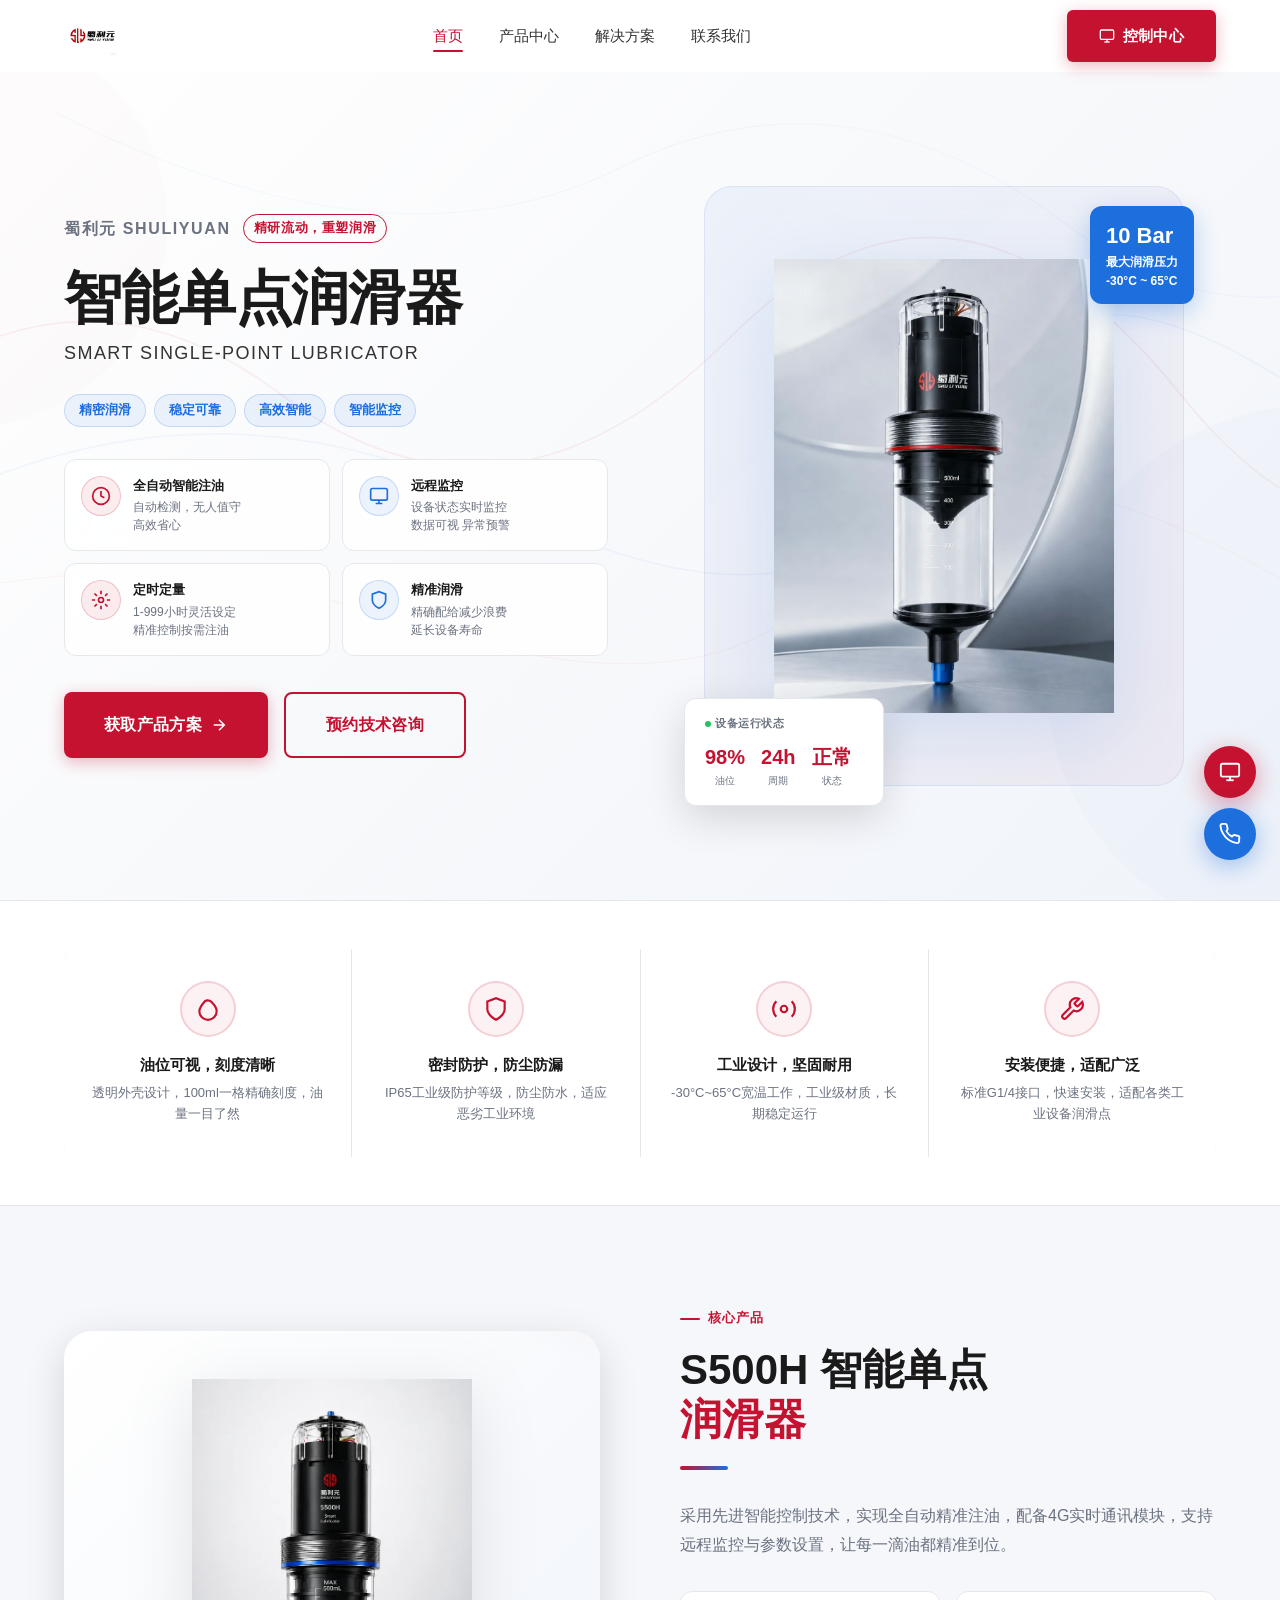
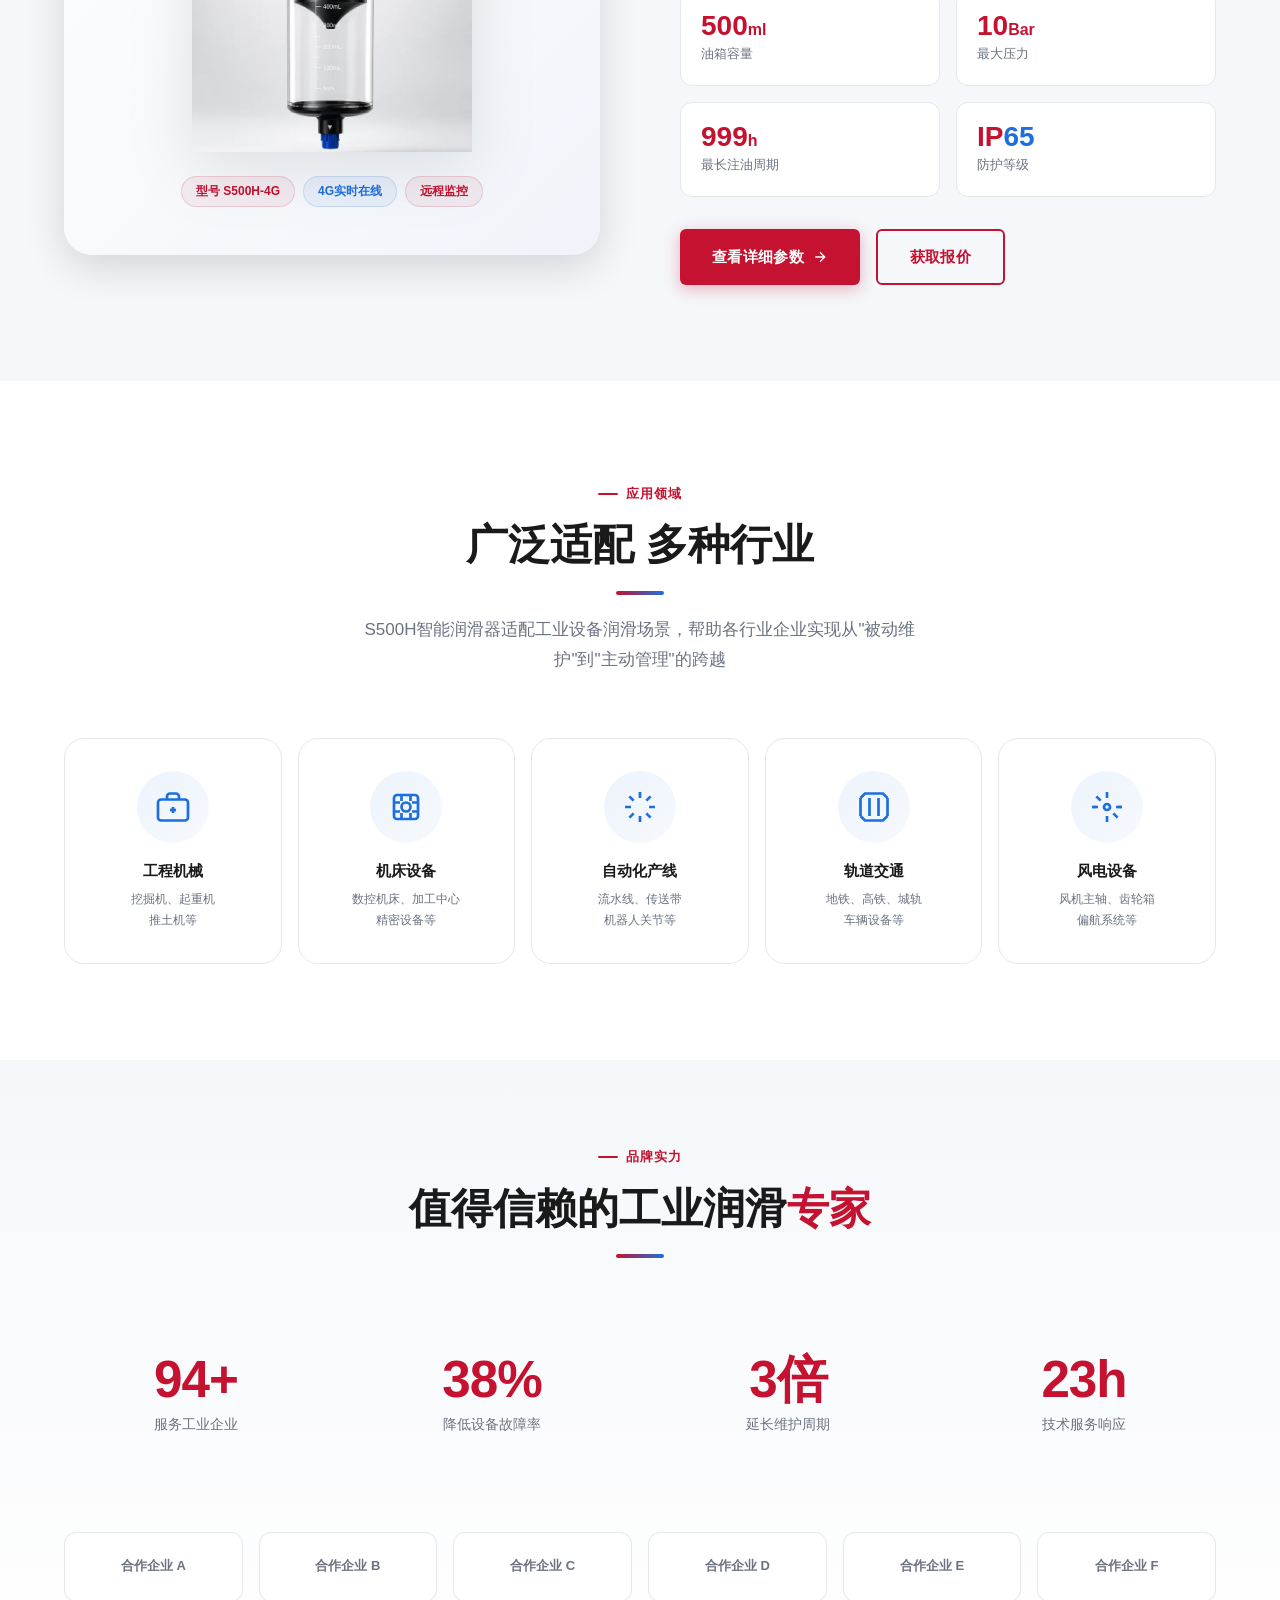
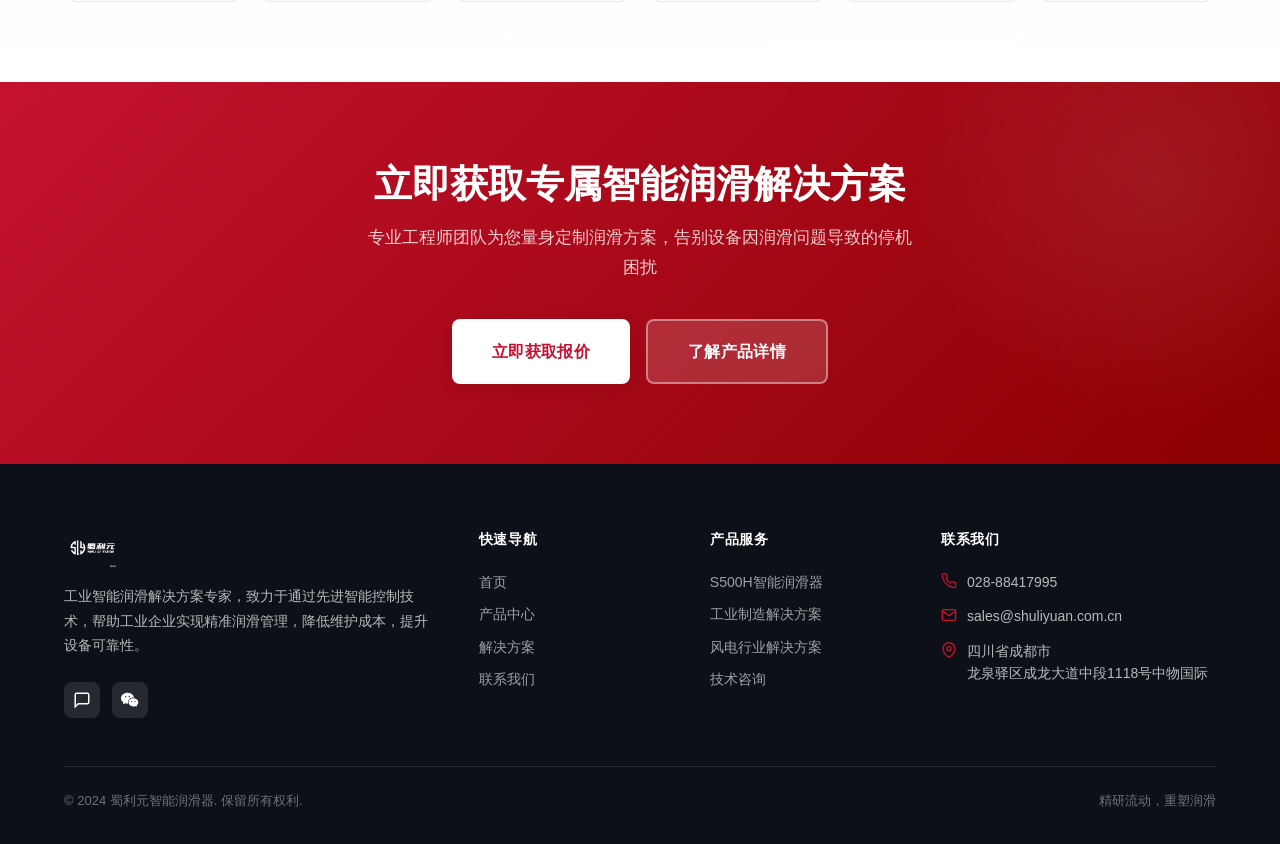
==== index.html @ 1de846ad "Add files via upload" ====
<!DOCTYPE html>
<html lang="zh-CN">
<head>
  <meta charset="UTF-8">
  <meta name="viewport" content="width=device-width, initial-scale=1.0">
  <meta name="description" content="蜀利元智能润滑器 - S500H全自动智能单点润滑器，远程监控、定时定量、精准润滑，工业智能润滑解决方案专家">
  <meta name="keywords" content="智能润滑器,自动注油器,S500H,工业润滑,远程监控润滑">
  <title>蜀利元智能润滑器 - 精研流动，重塑润滑</title>
  <link rel="stylesheet" href="assets/css/style.css">
  <link rel="icon" href="data:image/svg+xml,<svg xmlns='http://www.w3.org/2000/svg' viewBox='0 0 32 32'><rect width='32' height='32' rx='6' fill='%23C41230'/><text y='22' x='5' font-size='18' fill='white' font-weight='bold'>蜀</text></svg>">
</head>
<body>

<!-- 滚动进度条 -->
<div class="scroll-progress" id="scrollProgress"></div>

<!-- ===== 导航栏 ===== -->
<nav class="navbar" id="navbar">
  <div class="navbar-inner">
    <a href="index.html" class="navbar-logo">
      <img src="assets/images/logo.png" alt="蜀利元智能润滑器" class="logo-img" width="140" height="40">
    </a>

    <nav class="navbar-nav">
      <a href="index.html" class="nav-link">首页</a>
      <a href="products.html" class="nav-link">产品中心</a>
      <a href="solutions.html" class="nav-link">解决方案</a>
      <a href="contact.html" class="nav-link">联系我们</a>
    </nav>

    <div class="navbar-cta">
      <a href="http://shuliyuan.com.cn/" target="_blank" class="btn btn-primary">
        <svg width="16" height="16" viewBox="0 0 24 24" fill="none" stroke="currentColor" stroke-width="2"><rect x="2" y="3" width="20" height="14" rx="2"/><line x1="8" y1="21" x2="16" y2="21"/><line x1="12" y1="17" x2="12" y2="21"/></svg>
        控制中心
      </a>
    </div>

    <button class="hamburger" id="hamburger" aria-label="菜单">
      <span></span><span></span><span></span>
    </button>
  </div>
</nav>

<!-- 移动端菜单 -->
<div class="mobile-menu" id="mobileMenu">
  <a href="index.html" class="nav-link">首页</a>
  <a href="products.html" class="nav-link">产品中心</a>
  <a href="solutions.html" class="nav-link">解决方案</a>
  <a href="contact.html" class="nav-link">联系我们</a>
  <a href="http://shuliyuan.com.cn/" target="_blank" class="btn btn-primary">控制中心</a>
</div>

<!-- ===== Hero区 ===== -->
<section class="hero">
  <!-- 背景流动曲线 -->
  <div class="hero-bg-curves">
    <svg width="100%" height="100%" viewBox="0 0 1440 800" preserveAspectRatio="xMidYMid slice" fill="none">
      <path d="M0 400 Q 200 200, 400 350 T 800 300 T 1200 350 T 1600 300" stroke="#C41230" stroke-width="1.5" opacity="0.15" fill="none"/>
      <path d="M0 500 Q 300 300, 600 450 T 1000 380 T 1400 420" stroke="#1E6FDE" stroke-width="1.5" opacity="0.12" fill="none"/>
      <path d="M-100 600 Q 200 450, 500 550 T 900 500 T 1300 520 T 1600 480" stroke="#C41230" stroke-width="1" opacity="0.1" fill="none"/>
      <path d="M200 100 Q 500 250, 700 150 T 1100 200 T 1500 150" stroke="#1E6FDE" stroke-width="1" opacity="0.1" fill="none"/>
      <circle cx="120" cy="200" r="180" fill="rgba(196,18,48,0.03)"/>
      <circle cx="1320" cy="600" r="240" fill="rgba(30,111,222,0.04)"/>
    </svg>
  </div>

  <div class="hero-inner">
    <!-- 左侧内容 -->
    <div class="hero-content fade-up">
      <div class="hero-brand-line">
        <span class="hero-brand-name">蜀利元 SHULIYUAN</span>
        <span class="hero-brand-slogan">精研流动，重塑润滑</span>
      </div>

      <h1 class="hero-title">
        智能单点润滑器
      </h1>
      <p class="hero-subtitle-en">SMART SINGLE-POINT LUBRICATOR</p>

      <div class="hero-tags">
        <span class="hero-tag">精密润滑</span>
        <span class="hero-tag">稳定可靠</span>
        <span class="hero-tag">高效智能</span>
        <span class="hero-tag">智能监控</span>
      </div>

      <!-- 4大功能 -->
      <div class="hero-features">
        <div class="hero-feature-card fade-up fade-up-delay-1">
          <div class="feature-icon-circle">
            <svg viewBox="0 0 24 24" fill="none" stroke="#C41230" stroke-width="2"><circle cx="12" cy="12" r="10"/><path d="M12 6v6l4 2"/></svg>
          </div>
          <div class="hero-feature-text">
            <div class="title">全自动智能注油</div>
            <div class="desc">自动检测，无人值守<br>高效省心</div>
          </div>
        </div>
        <div class="hero-feature-card fade-up fade-up-delay-2">
          <div class="feature-icon-circle blue">
            <svg viewBox="0 0 24 24" fill="none" stroke="#1E6FDE" stroke-width="2"><rect x="2" y="3" width="20" height="14" rx="2"/><path d="M8 21h8M12 17v4"/></svg>
          </div>
          <div class="hero-feature-text">
            <div class="title">远程监控</div>
            <div class="desc">设备状态实时监控<br>数据可视 异常预警</div>
          </div>
        </div>
        <div class="hero-feature-card fade-up fade-up-delay-3">
          <div class="feature-icon-circle">
            <svg viewBox="0 0 24 24" fill="none" stroke="#C41230" stroke-width="2"><circle cx="12" cy="12" r="3"/><path d="M12 1v4M12 19v4M4.22 4.22l2.83 2.83M16.95 16.95l2.83 2.83M1 12h4M19 12h4M4.22 19.78l2.83-2.83M16.95 7.05l2.83-2.83"/></svg>
          </div>
          <div class="hero-feature-text">
            <div class="title">定时定量</div>
            <div class="desc">1-999小时灵活设定<br>精准控制按需注油</div>
          </div>
        </div>
        <div class="hero-feature-card fade-up fade-up-delay-4">
          <div class="feature-icon-circle blue">
            <svg viewBox="0 0 24 24" fill="none" stroke="#1E6FDE" stroke-width="2"><path d="M12 22s8-4 8-10V5l-8-3-8 3v7c0 6 8 10 8 10z"/></svg>
          </div>
          <div class="hero-feature-text">
            <div class="title">精准润滑</div>
            <div class="desc">精确配给减少浪费<br>延长设备寿命</div>
          </div>
        </div>
      </div>

      <div class="hero-cta">
        <a href="contact.html" class="btn btn-primary btn-lg">
          获取产品方案
          <svg width="18" height="18" viewBox="0 0 24 24" fill="none" stroke="currentColor" stroke-width="2"><path d="M5 12h14M12 5l7 7-7 7"/></svg>
        </a>
        <a href="contact.html" class="btn btn-secondary btn-lg">预约技术咨询</a>
      </div>
    </div>

    <!-- 右侧产品视觉 -->
    <div class="hero-visual fade-up fade-up-delay-2">
      <div class="hero-product-wrap">
        <div class="hero-product-bg">
          <img src="assets/images/s500h-product.png" alt="S500H智能单点润滑器" class="product-hero-img">
        </div>

        <!-- 浮动监控卡片 -->
        <div class="hero-monitor-card">
          <div class="monitor-card-title">
            <span class="monitor-dot"></span>设备运行状态
          </div>
          <div class="monitor-stats">
            <div class="monitor-stat">
              <div class="val">98%</div>
              <div class="label">油位</div>
            </div>
            <div class="monitor-stat">
              <div class="val">24h</div>
              <div class="label">周期</div>
            </div>
            <div class="monitor-stat">
              <div class="val">正常</div>
              <div class="label">状态</div>
            </div>
          </div>
        </div>

        <!-- 参数浮窗 -->
        <div class="hero-param-badge">
          <span class="highlight">10 Bar</span>
          最大润滑压力<br>
          -30°C ~ 65°C
        </div>
      </div>
    </div>
  </div>
</section>

<!-- ===== 产品特点横向条 ===== -->
<section class="features-strip">
  <div class="container">
    <div class="features-strip-grid">
      <div class="feature-strip-card fade-up">
        <div class="feature-strip-icon">
          <svg viewBox="0 0 24 24" fill="none" stroke="currentColor" stroke-width="2"><path d="M12 22a8 8 0 0 1-8-8c0-3.07 2.73-6.47 5.17-9.19A4 4 0 0 1 12 4a4 4 0 0 1 2.83 1.17C17.27 7.53 20 10.93 20 14a8 8 0 0 1-8 8z"/></svg>
        </div>
        <h4>油位可视，刻度清晰</h4>
        <p>透明外壳设计，100ml一格精确刻度，油量一目了然</p>
      </div>
      <div class="feature-strip-card fade-up fade-up-delay-1">
        <div class="feature-strip-icon">
          <svg viewBox="0 0 24 24" fill="none" stroke="currentColor" stroke-width="2"><path d="M12 22s8-4 8-10V5l-8-3-8 3v7c0 6 8 10 8 10z"/></svg>
        </div>
        <h4>密封防护，防尘防漏</h4>
        <p>IP65工业级防护等级，防尘防水，适应恶劣工业环境</p>
      </div>
      <div class="feature-strip-card fade-up fade-up-delay-2">
        <div class="feature-strip-icon">
          <svg viewBox="0 0 24 24" fill="none" stroke="currentColor" stroke-width="2"><circle cx="12" cy="12" r="3"/><path d="M19.07 4.93a10 10 0 0 1 0 14.14M4.93 4.93a10 10 0 0 0 0 14.14"/></svg>
        </div>
        <h4>工业设计，坚固耐用</h4>
        <p>-30°C~65°C宽温工作，工业级材质，长期稳定运行</p>
      </div>
      <div class="feature-strip-card fade-up fade-up-delay-3">
        <div class="feature-strip-icon">
          <svg viewBox="0 0 24 24" fill="none" stroke="currentColor" stroke-width="2"><path d="M14.7 6.3a1 1 0 0 0 0 1.4l1.6 1.6a1 1 0 0 0 1.4 0l3.77-3.77a6 6 0 0 1-7.94 7.94l-6.91 6.91a2.12 2.12 0 0 1-3-3l6.91-6.91a6 6 0 0 1 7.94-7.94l-3.76 3.76z"/></svg>
        </div>
        <h4>安装便捷，适配广泛</h4>
        <p>标准G1/4接口，快速安装，适配各类工业设备润滑点</p>
      </div>
    </div>
  </div>
</section>

<!-- ===== 产品展示区 ===== -->
<section class="product-showcase">
  <div class="container">
    <div class="product-showcase-inner">
      <!-- 左侧产品图 -->
      <div class="showcase-visual fade-up">
        <div class="showcase-img-wrap">
          <img src="assets/images/s500h-real.webp" alt="S500H智能单点润滑器" class="showcase-product-img">
          <div class="product-spec-tags">
            <span class="spec-tag">型号 S500H-4G</span>
            <span class="spec-tag blue">4G实时在线</span>
            <span class="spec-tag">远程监控</span>
          </div>
        </div>
      </div>

      <!-- 右侧内容 -->
      <div class="showcase-content fade-up fade-up-delay-1">
        <span class="section-label">核心产品</span>
        <h2 class="section-title">S500H 智能单点<br><span>润滑器</span></h2>
        <div class="section-divider"></div>
        <p style="color:var(--text-muted);font-size:16px;line-height:1.8;margin-bottom:32px">
          采用先进智能控制技术，实现全自动精准注油，配备4G实时通讯模块，支持远程监控与参数设置，让每一滴油都精准到位。
        </p>

        <div class="showcase-params-grid">
          <div class="param-card fade-up">
            <div class="param-val">500<span style="font-size:16px">ml</span></div>
            <div class="param-label">油箱容量</div>
          </div>
          <div class="param-card fade-up fade-up-delay-1">
            <div class="param-val">10<span style="font-size:16px">Bar</span></div>
            <div class="param-label">最大压力</div>
          </div>
          <div class="param-card fade-up fade-up-delay-2">
            <div class="param-val">999<span style="font-size:16px">h</span></div>
            <div class="param-label">最长注油周期</div>
          </div>
          <div class="param-card fade-up fade-up-delay-3">
            <div class="param-val">IP<span style="color:var(--brand-blue)">65</span></div>
            <div class="param-label">防护等级</div>
          </div>
        </div>

        <div style="display:flex;gap:16px;flex-wrap:wrap;margin-top:8px">
          <a href="products.html" class="btn btn-primary">
            查看详细参数
            <svg width="16" height="16" viewBox="0 0 24 24" fill="none" stroke="currentColor" stroke-width="2"><path d="M5 12h14M12 5l7 7-7 7"/></svg>
          </a>
          <a href="contact.html" class="btn btn-secondary">获取报价</a>
        </div>
      </div>
    </div>
  </div>
</section>

<!-- ===== 应用领域 ===== -->
<section class="industries">
  <div class="container">
    <div class="section-header fade-up">
      <span class="section-label">应用领域</span>
      <h2 class="section-title">广泛适配 多种行业</h2>
      <div class="section-divider" style="margin:20px auto 20px"></div>
      <p class="section-subtitle">S500H智能润滑器适配工业设备润滑场景，帮助各行业企业实现从"被动维护"到"主动管理"的跨越</p>
    </div>

    <div class="industries-grid">
      <div class="industry-card fade-up">
        <div class="industry-icon">
          <svg viewBox="0 0 24 24" fill="none" stroke="currentColor" stroke-width="1.8">
            <rect x="2" y="7" width="20" height="14" rx="2"/><path d="M16 7V5a2 2 0 0 0-2-2h-4a2 2 0 0 0-2 2v2"/><line x1="12" y1="12" x2="12" y2="16"/><line x1="10" y1="14" x2="14" y2="14"/>
          </svg>
        </div>
        <h4>工程机械</h4>
        <p>挖掘机、起重机<br>推土机等</p>
      </div>
      <div class="industry-card fade-up fade-up-delay-1">
        <div class="industry-icon">
          <svg viewBox="0 0 24 24" fill="none" stroke="currentColor" stroke-width="1.8">
            <rect x="4" y="4" width="16" height="16" rx="2"/><path d="M9 4v4M15 4v4M9 16v4M15 16v4M4 9h4M16 9h4M4 15h4M16 15h4"/><circle cx="12" cy="12" r="3"/>
          </svg>
        </div>
        <h4>机床设备</h4>
        <p>数控机床、加工中心<br>精密设备等</p>
      </div>
      <div class="industry-card fade-up fade-up-delay-2">
        <div class="industry-icon">
          <svg viewBox="0 0 24 24" fill="none" stroke="currentColor" stroke-width="1.8">
            <path d="M12 2v4M12 18v4M4.93 4.93l2.83 2.83M16.24 16.24l2.83 2.83M2 12h4M18 12h4M4.93 19.07l2.83-2.83M16.24 7.76l2.83-2.83"/>
          </svg>
        </div>
        <h4>自动化产线</h4>
        <p>流水线、传送带<br>机器人关节等</p>
      </div>
      <div class="industry-card fade-up fade-up-delay-3">
        <div class="industry-icon">
          <svg viewBox="0 0 24 24" fill="none" stroke="currentColor" stroke-width="1.8">
            <path d="M3 6l3-3h12l3 3M3 18l3 3h12l3-3M3 6v12M21 6v12"/><path d="M9 6v12M15 6v12"/>
          </svg>
        </div>
        <h4>轨道交通</h4>
        <p>地铁、高铁、城轨<br>车辆设备等</p>
      </div>
      <div class="industry-card fade-up fade-up-delay-4">
        <div class="industry-icon">
          <svg viewBox="0 0 24 24" fill="none" stroke="currentColor" stroke-width="1.8">
            <circle cx="12" cy="12" r="2"/><path d="M12 2v4M12 18v4M4.93 4.93l2.83 2.83M16.24 16.24l2.83 2.83M2 12h4M18 12h4"/><path d="M5 12H2M22 12h-3"/>
          </svg>
        </div>
        <h4>风电设备</h4>
        <p>风机主轴、齿轮箱<br>偏航系统等</p>
      </div>
    </div>
  </div>
</section>

<!-- ===== 信任背书区 ===== -->
<section class="trust-section">
  <div class="container">
    <div class="section-header fade-up">
      <span class="section-label">品牌实力</span>
      <h2 class="section-title">值得信赖的工业润滑<span>专家</span></h2>
      <div class="section-divider" style="margin:20px auto 20px"></div>
    </div>

    <div class="trust-stats fade-up">
      <div class="trust-stat">
        <div class="num"><span data-count="100" data-suffix="+">100+</span></div>
        <div class="desc">服务工业企业</div>
      </div>
      <div class="trust-stat">
        <div class="num"><span data-count="40" data-suffix="%">40%</span></div>
        <div class="desc">降低设备故障率</div>
      </div>
      <div class="trust-stat">
        <div class="num"><span data-count="3" data-suffix="倍">3倍</span></div>
        <div class="desc">延长维护周期</div>
      </div>
      <div class="trust-stat">
        <div class="num"><span data-count="24" data-suffix="h">24h</span></div>
        <div class="desc">技术服务响应</div>
      </div>
    </div>

    <div class="partner-logos fade-up">
      <div class="partner-logo-box">合作企业 A</div>
      <div class="partner-logo-box">合作企业 B</div>
      <div class="partner-logo-box">合作企业 C</div>
      <div class="partner-logo-box">合作企业 D</div>
      <div class="partner-logo-box">合作企业 E</div>
      <div class="partner-logo-box">合作企业 F</div>
    </div>
  </div>
</section>

<!-- ===== CTA Banner ===== -->
<section class="cta-banner">
  <div class="container">
    <div class="cta-banner-inner fade-up">
      <h2>立即获取专属智能润滑解决方案</h2>
      <p>专业工程师团队为您量身定制润滑方案，告别设备因润滑问题导致的停机困扰</p>
      <div class="cta-banner-btns">
        <a href="contact.html" class="btn btn-white btn-lg">立即获取报价</a>
        <a href="products.html" class="btn btn-lg" style="background:rgba(255,255,255,0.15);color:#fff;border:2px solid rgba(255,255,255,0.4)">了解产品详情</a>
      </div>
    </div>
  </div>
</section>

<!-- ===== Footer ===== -->
<footer class="footer">
  <div class="container">
    <div class="footer-grid">
      <div class="footer-brand">
        <div class="footer-logo navbar-logo">
          <img src="assets/images/logo.png" alt="蜀利元智能润滑器" class="logo-img" width="140" height="40">
        </div>
        <p class="footer-desc">工业智能润滑解决方案专家，致力于通过先进智能控制技术，帮助工业企业实现精准润滑管理，降低维护成本，提升设备可靠性。</p>
        <div class="footer-social">
          <a href="#" class="social-btn" title="微信">
            <svg viewBox="0 0 24 24" fill="none" stroke="currentColor" stroke-width="2"><path d="M21 15a2 2 0 0 1-2 2H7l-4 4V5a2 2 0 0 1 2-2h14a2 2 0 0 1 2 2z"/></svg>
          </a>
          <a href="#" class="social-btn" title="微信">
            <svg viewBox="0 0 24 24" fill="currentColor"><path d="M8.691 2.188C3.891 2.188 0 5.476 0 9.531c0 2.212 1.17 4.203 3.002 5.55a.594.594 0 0 1 .213.665l-.39 1.48c-.019.07-.048.141-.048.214 0 .163.13.295.29.295a.326.326 0 0 0 .167-.054l1.903-1.114a.864.864 0 0 1 .717-.098 10.16 10.16 0 0 0 2.837.403c.276 0 .543-.027.811-.05a6.082 6.082 0 0 1-.281-1.816c0-3.553 3.354-6.438 7.495-6.438.256 0 .507.018.76.035C16.623 4.602 12.992 2.188 8.691 2.188zm-2.35 4.477a.97.97 0 1 1 0 1.94.97.97 0 0 1 0-1.94zm4.71 0a.97.97 0 1 1 0 1.94.97.97 0 0 1 0-1.94zM16.5 9.531c-3.604 0-6.527 2.455-6.527 5.485 0 3.031 2.923 5.486 6.527 5.486a7.84 7.84 0 0 0 2.217-.322.67.67 0 0 1 .556.076l1.476.863a.252.252 0 0 0 .13.042.227.227 0 0 0 .224-.228c0-.057-.023-.11-.038-.166l-.301-1.147a.46.46 0 0 1 .165-.516C22.338 18.083 23.028 16.636 23.028 15.016c0-3.03-2.923-5.485-6.528-5.485zm-2.287 3.729a.75.75 0 1 1 0 1.5.75.75 0 0 1 0-1.5zm4.573 0a.75.75 0 1 1 0 1.5.75.75 0 0 1 0-1.5z"/></svg>
          </a>
        </div>
      </div>

      <div class="footer-col">
        <h5>快速导航</h5>
        <div class="footer-links">
          <a href="index.html">首页</a>
          <a href="products.html">产品中心</a>
          <a href="solutions.html">解决方案</a>
          <a href="contact.html">联系我们</a>
        </div>
      </div>

      <div class="footer-col">
        <h5>产品服务</h5>
        <div class="footer-links">
          <a href="products.html">S500H智能润滑器</a>
          <a href="solutions.html#manufacturing">工业制造解决方案</a>
          <a href="solutions.html#wind">风电行业解决方案</a>
          <a href="contact.html">技术咨询</a>
        </div>
      </div>

      <div class="footer-col">
        <h5>联系我们</h5>
        <div class="footer-contact">
          <div class="contact-item">
            <svg viewBox="0 0 24 24" fill="none" stroke="currentColor" stroke-width="2"><path d="M22 16.92v3a2 2 0 0 1-2.18 2 19.79 19.79 0 0 1-8.63-3.07A19.5 19.5 0 0 1 4.69 12a19.79 19.79 0 0 1-3.07-8.67A2 2 0 0 1 3.6 1h3a2 2 0 0 1 2 1.72 12.84 12.84 0 0 0 .7 2.81 2 2 0 0 1-.45 2.11L8.09 8.91a16 16 0 0 0 6 6l1.27-1.27a2 2 0 0 1 2.11-.45 12.84 12.84 0 0 0 2.81.7A2 2 0 0 1 22 16.92z"/></svg>
            <span>028-88417995</span>
          </div>
          <div class="contact-item">
            <svg viewBox="0 0 24 24" fill="none" stroke="currentColor" stroke-width="2"><path d="M4 4h16c1.1 0 2 .9 2 2v12c0 1.1-.9 2-2 2H4c-1.1 0-2-.9-2-2V6c0-1.1.9-2 2-2z"/><polyline points="22,6 12,13 2,6"/></svg>
            <span>sales@shuliyuan.com.cn</span>
          </div>
          <div class="contact-item">
            <svg viewBox="0 0 24 24" fill="none" stroke="currentColor" stroke-width="2"><path d="M21 10c0 7-9 13-9 13s-9-6-9-13a9 9 0 0 1 18 0z"/><circle cx="12" cy="10" r="3"/></svg>
            <span>四川省成都市<br>龙泉驿区成龙大道中段1118号中物国际</span>
          </div>
        </div>
      </div>
    </div>

    <div class="footer-bottom">
      <span>© 2024 蜀利元智能润滑器. 保留所有权利.</span>
      <span>精研流动，重塑润滑</span>
    </div>
  </div>
</footer>

<!-- 悬浮咨询按钮 -->
<div class="float-consult">
  <a href="http://shuliyuan.com.cn/" target="_blank" class="float-btn" title="控制中心">
    <svg viewBox="0 0 24 24" fill="none" stroke="currentColor" stroke-width="2"><rect x="2" y="3" width="20" height="14" rx="2"/><line x1="8" y1="21" x2="16" y2="21"/><line x1="12" y1="17" x2="12" y2="21"/></svg>
    <span class="float-tooltip">控制中心</span>
  </a>
  <a href="tel:02888417995" class="float-btn blue" title="电话咨询">
    <svg viewBox="0 0 24 24" fill="none" stroke="currentColor" stroke-width="2"><path d="M22 16.92v3a2 2 0 0 1-2.18 2 19.79 19.79 0 0 1-8.63-3.07A19.5 19.5 0 0 1 4.69 12a19.79 19.79 0 0 1-3.07-8.67A2 2 0 0 1 3.6 1h3a2 2 0 0 1 2 1.72 12.84 12.84 0 0 0 .7 2.81 2 2 0 0 1-.45 2.11L8.09 8.91a16 16 0 0 0 6 6l1.27-1.27a2 2 0 0 1 2.11-.45 12.84 12.84 0 0 0 2.81.7A2 2 0 0 1 22 16.92z"/></svg>
    <span class="float-tooltip">电话咨询</span>
  </a>
</div>

<script src="assets/js/main.js"></script>
</body>
</html>
---- assets/css/style.css ----
/* ===================================================
   蜀利元智能润滑器 - 全局样式
   Brand: #C41230 (红) | #1E6FDE (蓝) | #F5F7FA (灰白)
   =================================================== */

/* ---------- CSS变量 ---------- */
:root {
  --brand-red: #C41230;
  --brand-red-dark: #A00E28;
  --brand-blue: #1E6FDE;
  --brand-blue-dark: #1558B8;
  --bg-white: #FFFFFF;
  --bg-gray: #F5F7FA;
  --bg-dark: #0D1117;
  --text-primary: #1A1A1A;
  --text-secondary: #333333;
  --text-muted: #6B7280;
  --text-white: #FFFFFF;
  --border-color: #E5E7EB;
  --shadow-sm: 0 1px 3px rgba(0,0,0,0.08);
  --shadow-md: 0 4px 16px rgba(0,0,0,0.10);
  --shadow-lg: 0 12px 40px rgba(0,0,0,0.14);
  --shadow-card: 0 2px 12px rgba(0,0,0,0.06);
  --radius-sm: 6px;
  --radius-md: 12px;
  --radius-lg: 20px;
  --radius-xl: 28px;
  --transition: cubic-bezier(0.4, 0, 0.2, 1);
  --nav-height: 72px;
}

/* ---------- 重置 ---------- */
*, *::before, *::after { box-sizing: border-box; margin: 0; padding: 0; }
html { scroll-behavior: smooth; font-size: 16px; }
body {
  font-family: 'PingFang SC', 'Noto Sans SC', 'Microsoft YaHei', -apple-system, BlinkMacSystemFont, sans-serif;
  color: var(--text-secondary);
  background: var(--bg-white);
  line-height: 1.6;
  overflow-x: hidden;
}
img { max-width: 100%; height: auto; display: block; }
a { text-decoration: none; color: inherit; }
ul, ol { list-style: none; }
button { cursor: pointer; border: none; background: none; font-family: inherit; }
input, textarea, select { font-family: inherit; }

/* ---------- 排版 ---------- */
h1 { font-size: clamp(36px, 5vw, 64px); font-weight: 800; line-height: 1.15; color: var(--text-primary); }
h2 { font-size: clamp(28px, 3.5vw, 40px); font-weight: 700; line-height: 1.2; color: var(--text-primary); }
h3 { font-size: clamp(20px, 2.5vw, 28px); font-weight: 600; line-height: 1.3; color: var(--text-primary); }
h4 { font-size: 18px; font-weight: 600; color: var(--text-primary); }
p { line-height: 1.75; }

/* ---------- 容器 ---------- */
.container {
  max-width: 1200px;
  margin: 0 auto;
  padding: 0 24px;
}
.container-wide {
  max-width: 1400px;
  margin: 0 auto;
  padding: 0 24px;
}
.section-pad { padding: 96px 0; }
.section-pad-sm { padding: 64px 0; }

/* ---------- 通用组件 ---------- */
.section-label {
  display: inline-flex;
  align-items: center;
  gap: 8px;
  font-size: 13px;
  font-weight: 600;
  letter-spacing: 0.08em;
  text-transform: uppercase;
  color: var(--brand-red);
  margin-bottom: 16px;
}
.section-label::before {
  content: '';
  display: block;
  width: 20px;
  height: 2px;
  background: var(--brand-red);
  border-radius: 2px;
}

.section-title {
  font-size: clamp(28px, 3.5vw, 42px);
  font-weight: 700;
  color: var(--text-primary);
  line-height: 1.2;
  margin-bottom: 16px;
}
.section-title span { color: var(--brand-red); }

.section-subtitle {
  font-size: 17px;
  color: var(--text-muted);
  max-width: 580px;
  line-height: 1.75;
}

/* 分割线 */
.section-divider {
  width: 48px;
  height: 4px;
  background: linear-gradient(90deg, var(--brand-red), var(--brand-blue));
  border-radius: 4px;
  margin: 20px 0 32px;
}

/* 标题区域 */
.section-header {
  text-align: center;
  margin-bottom: 64px;
}
.section-header .section-subtitle {
  margin: 0 auto;
}

/* ---------- 按钮 ---------- */
.btn {
  display: inline-flex;
  align-items: center;
  gap: 8px;
  padding: 14px 32px;
  font-size: 15px;
  font-weight: 600;
  border-radius: var(--radius-sm);
  transition: all 250ms var(--transition);
  letter-spacing: 0.02em;
  white-space: nowrap;
}
.btn-primary {
  background: var(--brand-red);
  color: #fff;
  box-shadow: 0 4px 16px rgba(196,18,48,0.3);
}
.btn-primary:hover {
  background: var(--brand-red-dark);
  box-shadow: 0 6px 24px rgba(196,18,48,0.4);
  transform: translateY(-2px);
}
.btn-secondary {
  background: transparent;
  color: var(--brand-red);
  border: 2px solid var(--brand-red);
}
.btn-secondary:hover {
  background: var(--brand-red);
  color: #fff;
  transform: translateY(-2px);
}
.btn-blue {
  background: var(--brand-blue);
  color: #fff;
  box-shadow: 0 4px 16px rgba(30,111,222,0.3);
}
.btn-blue:hover {
  background: var(--brand-blue-dark);
  box-shadow: 0 6px 24px rgba(30,111,222,0.4);
  transform: translateY(-2px);
}
.btn-white {
  background: #fff;
  color: var(--brand-red);
  box-shadow: var(--shadow-md);
}
.btn-white:hover {
  box-shadow: var(--shadow-lg);
  transform: translateY(-2px);
}
.btn-lg { padding: 18px 40px; font-size: 16px; border-radius: 8px; }
.btn-sm { padding: 10px 20px; font-size: 14px; }

.btn svg, .btn .icon { transition: transform 250ms var(--transition); }
.btn:hover svg, .btn:hover .icon { transform: translateX(3px); }

/* ---------- 导航 ---------- */
.navbar {
  position: fixed;
  top: 0;
  left: 0;
  right: 0;
  z-index: 1000;
  height: var(--nav-height);
  background: rgba(255,255,255,0.95);
  backdrop-filter: blur(20px);
  -webkit-backdrop-filter: blur(20px);
  border-bottom: 1px solid transparent;
  transition: border-color 300ms, box-shadow 300ms;
}
.navbar.scrolled {
  border-bottom-color: var(--border-color);
  box-shadow: 0 2px 20px rgba(0,0,0,0.06);
}
.navbar-inner {
  max-width: 1200px;
  margin: 0 auto;
  padding: 0 24px;
  height: 100%;
  display: flex;
  align-items: center;
  justify-content: space-between;
  gap: 32px;
}
.navbar-logo {
  display: flex;
  align-items: center;
  gap: 12px;
  flex-shrink: 0;
}
.logo-mark {
  width: 42px;
  height: 42px;
  background: var(--brand-red);
  border-radius: 10px;
  display: flex;
  align-items: center;
  justify-content: center;
  flex-shrink: 0;
}
.logo-mark svg { width: 24px; height: 24px; }
.logo-text { line-height: 1.1; }
.logo-text .name { font-size: 17px; font-weight: 800; color: var(--text-primary); letter-spacing: -0.02em; }
.logo-text .tagline { font-size: 11px; color: var(--text-muted); letter-spacing: 0.05em; }
.logo-img { height: 40px; width: auto; display: block; }

.navbar-nav {
  display: flex;
  align-items: center;
  gap: 4px;
  flex: 1;
  justify-content: center;
}
.nav-link {
  padding: 8px 16px;
  font-size: 15px;
  font-weight: 500;
  color: var(--text-secondary);
  border-radius: var(--radius-sm);
  transition: all 200ms;
  position: relative;
}
.nav-link::after {
  content: '';
  position: absolute;
  bottom: 4px;
  left: 16px;
  right: 16px;
  height: 2px;
  background: var(--brand-red);
  border-radius: 2px;
  transform: scaleX(0);
  transition: transform 200ms var(--transition);
}
.nav-link:hover, .nav-link.active { color: var(--brand-red); }
.nav-link:hover::after, .nav-link.active::after { transform: scaleX(1); }

.navbar-cta { flex-shrink: 0; }

/* 汉堡菜单 */
.hamburger {
  display: none;
  flex-direction: column;
  gap: 5px;
  width: 28px;
  padding: 4px;
  cursor: pointer;
}
.hamburger span {
  display: block;
  height: 2px;
  background: var(--text-primary);
  border-radius: 2px;
  transition: all 300ms var(--transition);
}
.hamburger.active span:nth-child(1) { transform: translateY(7px) rotate(45deg); }
.hamburger.active span:nth-child(2) { opacity: 0; transform: scaleX(0); }
.hamburger.active span:nth-child(3) { transform: translateY(-7px) rotate(-45deg); }

/* 移动端菜单 */
.mobile-menu {
  display: none;
  position: fixed;
  top: var(--nav-height);
  left: 0;
  right: 0;
  background: #fff;
  border-bottom: 1px solid var(--border-color);
  box-shadow: var(--shadow-lg);
  z-index: 999;
  padding: 16px 24px;
  flex-direction: column;
  gap: 4px;
  transform: translateY(-8px);
  opacity: 0;
  transition: all 300ms var(--transition);
}
.mobile-menu.open {
  display: flex;
  transform: translateY(0);
  opacity: 1;
}
.mobile-menu .nav-link {
  padding: 14px 16px;
  font-size: 16px;
  border-radius: var(--radius-sm);
}
.mobile-menu .nav-link::after { display: none; }
.mobile-menu .nav-link:hover, .mobile-menu .nav-link.active {
  background: rgba(196,18,48,0.06);
}
.mobile-menu .btn { width: 100%; justify-content: center; margin-top: 8px; }

/* ---------- Hero区 ---------- */
.hero {
  min-height: 100vh;
  padding-top: var(--nav-height);
  background: linear-gradient(135deg, #ffffff 0%, #f8f9fb 50%, #f0f4fa 100%);
  position: relative;
  overflow: hidden;
  display: flex;
  align-items: center;
}

/* 背景流动线条SVG */
.hero-bg-curves {
  position: absolute;
  inset: 0;
  pointer-events: none;
  opacity: 0.4;
}

.hero-inner {
  position: relative;
  z-index: 2;
  width: 100%;
  max-width: 1200px;
  margin: 0 auto;
  padding: 80px 24px;
  display: grid;
  grid-template-columns: 1fr 1fr;
  gap: 64px;
  align-items: center;
}

.hero-content {}
.hero-brand-line {
  display: flex;
  align-items: center;
  gap: 12px;
  margin-bottom: 24px;
}
.hero-brand-name {
  font-size: 16px;
  font-weight: 700;
  color: var(--text-muted);
  letter-spacing: 0.1em;
  text-transform: uppercase;
}
.hero-brand-slogan {
  font-size: 13px;
  font-weight: 600;
  color: var(--brand-red);
  padding: 3px 10px;
  border: 1px solid var(--brand-red);
  border-radius: 20px;
  letter-spacing: 0.05em;
}

.hero-title {
  font-size: clamp(36px, 4.5vw, 60px);
  font-weight: 800;
  line-height: 1.1;
  color: var(--text-primary);
  margin-bottom: 8px;
  letter-spacing: -0.02em;
}
.hero-subtitle-en {
  font-size: clamp(13px, 1.6vw, 18px);
  font-weight: 500;
  color: var(--text-tertiary);
  letter-spacing: 0.08em;
  margin-bottom: 24px;
}
.hero-title .model-name {
  color: var(--brand-red);
  position: relative;
}
.hero-title .model-name::after {
  content: '';
  position: absolute;
  bottom: -4px;
  left: 0;
  right: 0;
  height: 3px;
  background: var(--brand-red);
  border-radius: 2px;
}

.hero-capacity-badge {
  display: inline-flex;
  align-items: center;
  gap: 6px;
  background: var(--brand-red);
  color: #fff;
  font-size: 16px;
  font-weight: 800;
  padding: 6px 16px;
  border-radius: 6px;
  margin-bottom: 20px;
  letter-spacing: 0.02em;
}

.hero-tags {
  display: flex;
  flex-wrap: wrap;
  gap: 8px;
  margin-bottom: 32px;
}
.hero-tag {
  font-size: 13px;
  font-weight: 600;
  color: var(--brand-blue);
  background: rgba(30,111,222,0.08);
  padding: 5px 14px;
  border-radius: 20px;
  border: 1px solid rgba(30,111,222,0.2);
}

/* 功能模块格子 */
.hero-features {
  display: grid;
  grid-template-columns: 1fr 1fr;
  gap: 12px;
  margin-bottom: 36px;
}
.hero-feature-card {
  background: rgba(255,255,255,0.8);
  border: 1px solid var(--border-color);
  border-radius: var(--radius-md);
  padding: 16px;
  display: flex;
  gap: 12px;
  align-items: flex-start;
  transition: all 250ms var(--transition);
  backdrop-filter: blur(10px);
}
.hero-feature-card:hover {
  transform: translateY(-3px);
  box-shadow: var(--shadow-md);
  border-color: rgba(196,18,48,0.2);
}
.feature-icon-circle {
  width: 40px;
  height: 40px;
  border-radius: 50%;
  background: rgba(196,18,48,0.08);
  border: 1.5px solid rgba(196,18,48,0.2);
  display: flex;
  align-items: center;
  justify-content: center;
  flex-shrink: 0;
}
.feature-icon-circle svg { width: 20px; height: 20px; }
.feature-icon-circle.blue {
  background: rgba(30,111,222,0.08);
  border-color: rgba(30,111,222,0.2);
}
.hero-feature-text .title { font-size: 13px; font-weight: 700; color: var(--text-primary); margin-bottom: 2px; }
.hero-feature-text .desc { font-size: 12px; color: var(--text-muted); line-height: 1.5; }

.hero-cta {
  display: flex;
  gap: 16px;
  flex-wrap: wrap;
}

/* Hero右侧产品图 */
.hero-visual {
  position: relative;
  display: flex;
  justify-content: center;
  align-items: center;
}
.hero-product-wrap {
  position: relative;
  width: 100%;
  max-width: 480px;
}
.hero-product-bg {
  width: 100%;
  aspect-ratio: 4/5;
  background: linear-gradient(135deg, rgba(30,111,222,0.06) 0%, rgba(196,18,48,0.04) 100%);
  border-radius: var(--radius-xl);
  border: 1px solid rgba(30,111,222,0.1);
  display: flex;
  align-items: center;
  justify-content: center;
  overflow: hidden;
  position: relative;
}

/* 产品SVG占位图 */
.product-illustration {
  width: 80%;
  max-width: 320px;
}
.product-hero-img {
  width: 85%;
  max-width: 340px;
  height: auto;
  object-fit: contain;
  filter: drop-shadow(0 20px 40px rgba(30,111,222,0.15));
}

/* 浮动监控卡片 */
.hero-monitor-card {
  position: absolute;
  bottom: -20px;
  left: -20px;
  background: #fff;
  border-radius: var(--radius-md);
  padding: 16px 20px;
  box-shadow: var(--shadow-lg);
  border: 1px solid var(--border-color);
  min-width: 200px;
  animation: float 3s ease-in-out infinite;
}
@keyframes float {
  0%, 100% { transform: translateY(0); }
  50% { transform: translateY(-8px); }
}
.monitor-card-title { font-size: 11px; font-weight: 600; color: var(--text-muted); letter-spacing: 0.05em; text-transform: uppercase; margin-bottom: 8px; }
.monitor-stats { display: flex; gap: 16px; }
.monitor-stat { text-align: center; }
.monitor-stat .val { font-size: 20px; font-weight: 800; color: var(--brand-red); }
.monitor-stat .label { font-size: 10px; color: var(--text-muted); }
.monitor-dot { display: inline-block; width: 6px; height: 6px; border-radius: 50%; background: #22C55E; margin-right: 4px; animation: pulse 1.5s ease-in-out infinite; }
@keyframes pulse { 0%, 100% { opacity: 1; } 50% { opacity: 0.4; } }

/* 参数浮窗 */
.hero-param-badge {
  position: absolute;
  top: 20px;
  right: -10px;
  background: var(--brand-blue);
  color: #fff;
  border-radius: var(--radius-md);
  padding: 12px 16px;
  font-size: 12px;
  font-weight: 600;
  box-shadow: 0 8px 24px rgba(30,111,222,0.3);
  line-height: 1.6;
}
.hero-param-badge .highlight { font-size: 22px; font-weight: 800; display: block; }

/* ---------- 产品特点横向卡片 ---------- */
.features-strip {
  background: var(--bg-white);
  border-top: 1px solid var(--border-color);
  border-bottom: 1px solid var(--border-color);
  padding: 48px 0;
}
.features-strip-grid {
  display: grid;
  grid-template-columns: repeat(4, 1fr);
  gap: 1px;
  background: var(--border-color);
  border-radius: var(--radius-md);
  overflow: hidden;
}
.feature-strip-card {
  background: var(--bg-white);
  padding: 32px 28px;
  text-align: center;
  transition: all 250ms var(--transition);
}
.feature-strip-card:hover {
  background: var(--bg-gray);
  transform: translateY(-4px);
  box-shadow: var(--shadow-md);
  z-index: 1;
  position: relative;
}
.feature-strip-icon {
  width: 56px;
  height: 56px;
  border-radius: 50%;
  background: rgba(196,18,48,0.06);
  border: 2px solid rgba(196,18,48,0.15);
  display: flex;
  align-items: center;
  justify-content: center;
  margin: 0 auto 16px;
  transition: all 250ms;
}
.feature-strip-card:hover .feature-strip-icon {
  background: var(--brand-red);
  border-color: var(--brand-red);
}
.feature-strip-card:hover .feature-strip-icon svg { color: #fff; }
.feature-strip-icon svg { width: 26px; height: 26px; color: var(--brand-red); }
.feature-strip-card h4 { font-size: 15px; font-weight: 700; margin-bottom: 6px; color: var(--text-primary); }
.feature-strip-card p { font-size: 13px; color: var(--text-muted); line-height: 1.6; }

/* ---------- 产品展示区 ---------- */
.product-showcase {
  padding: 96px 0;
  background: var(--bg-gray);
}
.product-showcase-inner {
  display: grid;
  grid-template-columns: 1fr 1fr;
  gap: 80px;
  align-items: center;
}
.showcase-visual {
  position: relative;
}
.showcase-img-wrap {
  background: linear-gradient(135deg, #fff 0%, #f0f4fa 100%);
  border-radius: var(--radius-xl);
  padding: 48px;
  box-shadow: var(--shadow-lg);
  text-align: center;
  position: relative;
  overflow: hidden;
}
.showcase-product-img {
  max-width: 280px;
  width: 100%;
  height: auto;
  display: block;
  margin: 0 auto;
  filter: drop-shadow(0 16px 32px rgba(0,0,0,0.1));
}
.showcase-img-wrap::before {
  content: '';
  position: absolute;
  top: -50%;
  right: -30%;
  width: 300px;
  height: 300px;
  background: radial-gradient(circle, rgba(196,18,48,0.06) 0%, transparent 70%);
}
.product-spec-tags {
  display: flex;
  flex-wrap: wrap;
  gap: 8px;
  margin-top: 24px;
  justify-content: center;
}
.spec-tag {
  font-size: 12px;
  font-weight: 600;
  padding: 5px 14px;
  border-radius: 20px;
  background: rgba(196,18,48,0.06);
  color: var(--brand-red);
  border: 1px solid rgba(196,18,48,0.15);
}
.spec-tag.blue {
  background: rgba(30,111,222,0.06);
  color: var(--brand-blue);
  border-color: rgba(30,111,222,0.15);
}

.showcase-content {}
.showcase-params-grid {
  display: grid;
  grid-template-columns: 1fr 1fr;
  gap: 16px;
  margin: 32px 0;
}
.param-card {
  background: #fff;
  border: 1px solid var(--border-color);
  border-radius: var(--radius-md);
  padding: 20px;
  transition: all 250ms;
}
.param-card:hover { box-shadow: var(--shadow-md); transform: translateY(-2px); }
.param-val { font-size: 28px; font-weight: 800; color: var(--brand-red); line-height: 1; margin-bottom: 4px; }
.param-label { font-size: 13px; color: var(--text-muted); }

/* ---------- 应用领域区 ---------- */
.industries {
  padding: 96px 0;
  background: var(--bg-white);
}
.industries-grid {
  display: grid;
  grid-template-columns: repeat(5, 1fr);
  gap: 16px;
  margin-top: 56px;
}
.industry-card {
  text-align: center;
  padding: 32px 16px;
  border-radius: var(--radius-lg);
  border: 1.5px solid var(--border-color);
  background: var(--bg-white);
  transition: all 300ms var(--transition);
  cursor: pointer;
}
.industry-card:hover {
  border-color: var(--brand-blue);
  background: rgba(30,111,222,0.04);
  transform: translateY(-6px);
  box-shadow: 0 16px 40px rgba(30,111,222,0.12);
}
.industry-icon {
  width: 72px;
  height: 72px;
  background: linear-gradient(135deg, rgba(30,111,222,0.08), rgba(30,111,222,0.04));
  border-radius: 50%;
  display: flex;
  align-items: center;
  justify-content: center;
  margin: 0 auto 16px;
  transition: all 300ms;
}
.industry-card:hover .industry-icon {
  background: var(--brand-blue);
}
.industry-icon svg { width: 36px; height: 36px; color: var(--brand-blue); transition: all 300ms; }
.industry-card:hover .industry-icon svg { color: #fff; }
.industry-card h4 { font-size: 15px; font-weight: 700; color: var(--text-primary); margin-bottom: 6px; }
.industry-card p { font-size: 12px; color: var(--text-muted); }

/* ---------- 信任背书区 ---------- */
.trust-section {
  padding: 80px 0;
  background: linear-gradient(180deg, var(--bg-gray) 0%, var(--bg-white) 100%);
}
.trust-stats {
  display: grid;
  grid-template-columns: repeat(4, 1fr);
  gap: 32px;
  margin-bottom: 64px;
}
.trust-stat {
  text-align: center;
  padding: 32px 16px;
}
.trust-stat .num {
  font-size: clamp(36px, 4vw, 52px);
  font-weight: 900;
  color: var(--brand-red);
  line-height: 1;
  margin-bottom: 8px;
  letter-spacing: -0.02em;
}
.trust-stat .unit { font-size: 22px; font-weight: 700; }
.trust-stat .desc { font-size: 14px; color: var(--text-muted); }

.partner-logos {
  display: grid;
  grid-template-columns: repeat(6, 1fr);
  gap: 16px;
  align-items: center;
}
.partner-logo-box {
  background: var(--bg-white);
  border: 1px solid var(--border-color);
  border-radius: var(--radius-md);
  padding: 20px 16px;
  text-align: center;
  font-size: 13px;
  font-weight: 600;
  color: var(--text-muted);
  transition: all 250ms;
  height: 70px;
  display: flex;
  align-items: center;
  justify-content: center;
}
.partner-logo-box:hover {
  border-color: var(--brand-blue);
  color: var(--brand-blue);
  box-shadow: var(--shadow-md);
  transform: translateY(-2px);
}

/* ---------- CTA Banner ---------- */
.cta-banner {
  background: linear-gradient(135deg, var(--brand-red) 0%, #8B0000 100%);
  padding: 80px 0;
  position: relative;
  overflow: hidden;
}
.cta-banner::before {
  content: '';
  position: absolute;
  top: -40%;
  right: -10%;
  width: 500px;
  height: 500px;
  background: radial-gradient(circle, rgba(255,255,255,0.08) 0%, transparent 70%);
}
.cta-banner-inner {
  text-align: center;
  position: relative;
  z-index: 1;
}
.cta-banner h2 { color: #fff; font-size: clamp(26px, 3vw, 38px); margin-bottom: 16px; }
.cta-banner p { color: rgba(255,255,255,0.8); font-size: 17px; margin-bottom: 36px; max-width: 560px; margin-left: auto; margin-right: auto; }
.cta-banner-btns { display: flex; gap: 16px; justify-content: center; flex-wrap: wrap; }

/* ---------- Footer ---------- */
.footer {
  background: #0D1117;
  color: rgba(255,255,255,0.7);
  padding: 64px 0 32px;
}
.footer-grid {
  display: grid;
  grid-template-columns: 2fr 1fr 1fr 1.5fr;
  gap: 48px;
  margin-bottom: 48px;
}
.footer-brand {}
.footer-logo { display: flex; align-items: center; gap: 12px; margin-bottom: 16px; }
.footer-logo .logo-mark { background: var(--brand-red); }
.footer-logo .name { color: #fff; }
.footer-logo .tagline { color: rgba(255,255,255,0.5); }
.footer-logo .logo-img { filter: brightness(0) invert(1); }
.footer-desc { font-size: 14px; line-height: 1.75; margin-bottom: 24px; }
.footer-social { display: flex; gap: 12px; }
.social-btn {
  width: 36px;
  height: 36px;
  border-radius: 8px;
  background: rgba(255,255,255,0.1);
  display: flex;
  align-items: center;
  justify-content: center;
  transition: background 200ms;
}
.social-btn:hover { background: var(--brand-red); }
.social-btn svg { width: 18px; height: 18px; color: #fff; }

.footer-col h5 { color: #fff; font-size: 14px; font-weight: 700; margin-bottom: 20px; letter-spacing: 0.05em; }
.footer-links { display: flex; flex-direction: column; gap: 10px; }
.footer-links a { font-size: 14px; color: rgba(255,255,255,0.6); transition: color 200ms; }
.footer-links a:hover { color: #fff; }

.footer-contact { display: flex; flex-direction: column; gap: 12px; }
.contact-item { display: flex; align-items: flex-start; gap: 10px; font-size: 14px; }
.contact-item svg { width: 16px; height: 16px; color: var(--brand-red); flex-shrink: 0; margin-top: 2px; }

.footer-bottom {
  border-top: 1px solid rgba(255,255,255,0.1);
  padding-top: 24px;
  display: flex;
  justify-content: space-between;
  align-items: center;
  flex-wrap: wrap;
  gap: 12px;
  font-size: 13px;
  color: rgba(255,255,255,0.4);
}

/* ---------- 页面Banner ---------- */
.page-hero {
  background: linear-gradient(135deg, #0D1117 0%, #1a2535 100%);
  padding: calc(var(--nav-height) + 64px) 0 64px;
  text-align: center;
  position: relative;
  overflow: hidden;
}
.page-hero::before {
  content: '';
  position: absolute;
  top: 0;
  left: 0;
  right: 0;
  bottom: 0;
  background: 
    radial-gradient(ellipse 60% 60% at 20% 50%, rgba(196,18,48,0.15) 0%, transparent 60%),
    radial-gradient(ellipse 60% 60% at 80% 50%, rgba(30,111,222,0.12) 0%, transparent 60%);
}
.page-hero-content { position: relative; z-index: 1; }
.page-hero h1 { color: #fff; margin-bottom: 16px; }
.page-hero p { color: rgba(255,255,255,0.7); font-size: 18px; max-width: 600px; margin: 0 auto; }
.breadcrumb {
  display: flex;
  align-items: center;
  gap: 8px;
  justify-content: center;
  font-size: 13px;
  color: rgba(255,255,255,0.5);
  margin-bottom: 24px;
}
.breadcrumb a { color: rgba(255,255,255,0.6); transition: color 200ms; }
.breadcrumb a:hover { color: #fff; }
.breadcrumb .sep { opacity: 0.4; }

/* ---------- 卡片通用 ---------- */
.card {
  background: var(--bg-white);
  border: 1px solid var(--border-color);
  border-radius: var(--radius-lg);
  padding: 32px;
  transition: all 300ms var(--transition);
}
.card:hover {
  transform: translateY(-4px);
  box-shadow: var(--shadow-lg);
  border-color: rgba(196,18,48,0.15);
}

/* ---------- 对比表 ---------- */
.compare-section {
  padding: 96px 0;
  background: var(--bg-gray);
}
.compare-grid {
  display: grid;
  grid-template-columns: 1fr 1fr;
  gap: 24px;
  margin-top: 48px;
}
.compare-col {
  border-radius: var(--radius-lg);
  overflow: hidden;
}
.compare-header {
  padding: 24px 32px;
  font-size: 17px;
  font-weight: 700;
}
.compare-header.old { background: #F3F4F6; color: var(--text-muted); }
.compare-header.new { background: var(--brand-red); color: #fff; }
.compare-body { background: #fff; border: 1px solid var(--border-color); border-top: none; border-radius: 0 0 var(--radius-lg) var(--radius-lg); }
.compare-item {
  display: flex;
  align-items: flex-start;
  gap: 12px;
  padding: 16px 24px;
  border-bottom: 1px solid var(--border-color);
  font-size: 14px;
}
.compare-item:last-child { border-bottom: none; }
.compare-icon { font-size: 16px; flex-shrink: 0; margin-top: 1px; }

/* ---------- 参数表格 ---------- */
.params-table {
  width: 100%;
  border-collapse: collapse;
  font-size: 14px;
  border-radius: var(--radius-md);
  overflow: hidden;
  box-shadow: var(--shadow-sm);
}
.params-table th {
  background: var(--text-primary);
  color: #fff;
  padding: 14px 20px;
  text-align: left;
  font-weight: 600;
  font-size: 13px;
  letter-spacing: 0.03em;
}
.params-table td {
  padding: 13px 20px;
  border-bottom: 1px solid var(--border-color);
  color: var(--text-secondary);
}
.params-table tr:last-child td { border-bottom: none; }
.params-table tr:nth-child(even) td { background: var(--bg-gray); }
.params-table td:first-child { font-weight: 600; color: var(--text-primary); }
.params-table td .highlight { color: var(--brand-red); font-weight: 700; }

/* ---------- 安装步骤 ---------- */
.steps-grid {
  display: grid;
  grid-template-columns: repeat(4, 1fr);
  gap: 24px;
  position: relative;
  margin-top: 48px;
}
.steps-grid::before {
  content: '';
  position: absolute;
  top: 36px;
  left: 10%;
  right: 10%;
  height: 2px;
  background: linear-gradient(90deg, var(--brand-red), var(--brand-blue));
  z-index: 0;
}
.step-card {
  background: #fff;
  border: 1px solid var(--border-color);
  border-radius: var(--radius-lg);
  padding: 28px 24px;
  text-align: center;
  position: relative;
  z-index: 1;
  transition: all 250ms;
}
.step-card:hover {
  transform: translateY(-4px);
  box-shadow: var(--shadow-md);
  border-color: rgba(196,18,48,0.2);
}
.step-num {
  width: 52px;
  height: 52px;
  border-radius: 50%;
  background: var(--brand-red);
  color: #fff;
  font-size: 20px;
  font-weight: 800;
  display: flex;
  align-items: center;
  justify-content: center;
  margin: 0 auto 16px;
  box-shadow: 0 4px 16px rgba(196,18,48,0.3);
}
.step-card h4 { font-size: 15px; margin-bottom: 8px; }
.step-card p { font-size: 13px; color: var(--text-muted); line-height: 1.6; }

/* ---------- 行业卡片 (解决方案页) ---------- */
.solution-nav {
  display: flex;
  flex-wrap: wrap;
  gap: 8px;
  justify-content: center;
  margin-bottom: 48px;
}
.solution-nav-btn {
  padding: 10px 24px;
  border-radius: 30px;
  border: 1.5px solid var(--border-color);
  font-size: 14px;
  font-weight: 600;
  color: var(--text-muted);
  background: var(--bg-white);
  transition: all 200ms;
  cursor: pointer;
}
.solution-nav-btn:hover,
.solution-nav-btn.active {
  background: var(--brand-red);
  color: #fff;
  border-color: var(--brand-red);
}

.solution-cards {
  display: grid;
  grid-template-columns: repeat(3, 1fr);
  gap: 24px;
}
.solution-card {
  background: var(--bg-white);
  border: 1.5px solid var(--border-color);
  border-radius: var(--radius-lg);
  overflow: hidden;
  transition: all 300ms var(--transition);
}
.solution-card:hover {
  transform: translateY(-6px);
  box-shadow: var(--shadow-lg);
  border-color: rgba(196,18,48,0.2);
}
.solution-card-header {
  background: linear-gradient(135deg, var(--brand-blue) 0%, #1a58b8 100%);
  padding: 28px;
  color: #fff;
}
.solution-card-header .icon-wrap {
  width: 52px;
  height: 52px;
  background: rgba(255,255,255,0.2);
  border-radius: 12px;
  display: flex;
  align-items: center;
  justify-content: center;
  margin-bottom: 12px;
}
.solution-card-header .icon-wrap svg { width: 28px; height: 28px; color: #fff; }
.solution-card-header h3 { font-size: 18px; font-weight: 700; margin-bottom: 4px; }
.solution-card-header p { font-size: 13px; opacity: 0.8; }
.solution-card-body { padding: 24px 28px; }
.pain-points { margin-bottom: 20px; }
.pain-points h5 { font-size: 13px; font-weight: 700; color: var(--text-muted); margin-bottom: 10px; text-transform: uppercase; letter-spacing: 0.05em; }
.pain-item {
  display: flex;
  align-items: flex-start;
  gap: 8px;
  font-size: 13px;
  color: var(--text-secondary);
  margin-bottom: 6px;
}
.pain-item::before { content: '✕'; color: #EF4444; font-size: 11px; flex-shrink: 0; margin-top: 2px; }
.solution-points h5 { font-size: 13px; font-weight: 700; color: var(--brand-red); margin-bottom: 10px; text-transform: uppercase; letter-spacing: 0.05em; }
.solution-item {
  display: flex;
  align-items: flex-start;
  gap: 8px;
  font-size: 13px;
  color: var(--text-secondary);
  margin-bottom: 6px;
}
.solution-item::before { content: '✓'; color: var(--brand-blue); font-size: 11px; flex-shrink: 0; margin-top: 2px; }
.solution-card-footer { padding: 0 28px 24px; }

/* ---------- 联系页 ---------- */
.contact-grid {
  display: grid;
  grid-template-columns: 1fr 1.5fr;
  gap: 64px;
  align-items: start;
}
.contact-info-card {
  background: linear-gradient(135deg, #0D1117, #1a2535);
  color: #fff;
  border-radius: var(--radius-xl);
  padding: 48px;
}
.contact-info-card h3 { color: #fff; margin-bottom: 8px; }
.contact-info-card > p { color: rgba(255,255,255,0.6); margin-bottom: 40px; }
.contact-info-list { display: flex; flex-direction: column; gap: 24px; }
.contact-info-item { display: flex; gap: 16px; }
.contact-info-icon {
  width: 44px;
  height: 44px;
  background: rgba(196,18,48,0.2);
  border-radius: 10px;
  display: flex;
  align-items: center;
  justify-content: center;
  flex-shrink: 0;
}
.contact-info-icon svg { width: 20px; height: 20px; color: var(--brand-red); }
.contact-info-item h5 { font-size: 13px; color: rgba(255,255,255,0.5); margin-bottom: 4px; font-weight: 500; }
.contact-info-item p { color: #fff; font-size: 15px; font-weight: 500; }

/* 表单 */
.contact-form-wrap {
  background: var(--bg-white);
  border: 1px solid var(--border-color);
  border-radius: var(--radius-xl);
  padding: 48px;
  box-shadow: var(--shadow-md);
}
.contact-form-wrap h3 { margin-bottom: 8px; }
.contact-form-wrap > p { color: var(--text-muted); margin-bottom: 32px; }
.form-group {
  margin-bottom: 20px;
}
.form-row { display: grid; grid-template-columns: 1fr 1fr; gap: 16px; }
.form-label {
  display: block;
  font-size: 13px;
  font-weight: 600;
  color: var(--text-primary);
  margin-bottom: 8px;
}
.form-label .required { color: var(--brand-red); margin-left: 2px; }
.form-input, .form-textarea, .form-select {
  width: 100%;
  padding: 12px 16px;
  border: 1.5px solid var(--border-color);
  border-radius: var(--radius-sm);
  font-size: 15px;
  color: var(--text-primary);
  background: var(--bg-white);
  transition: border-color 200ms, box-shadow 200ms;
  outline: none;
}
.form-input:focus, .form-textarea:focus {
  border-color: var(--brand-red);
  box-shadow: 0 0 0 3px rgba(196,18,48,0.1);
}
.form-input.error, .form-textarea.error { border-color: #EF4444; }
.form-error { font-size: 12px; color: #EF4444; margin-top: 6px; }
.form-textarea { min-height: 120px; resize: vertical; }
.form-submit { width: 100%; padding: 16px; font-size: 16px; margin-top: 8px; }

/* 成功提示 */
.form-success {
  display: none;
  text-align: center;
  padding: 40px;
}
.form-success.show { display: block; }
.success-icon {
  width: 72px;
  height: 72px;
  background: rgba(34,197,94,0.1);
  border-radius: 50%;
  display: flex;
  align-items: center;
  justify-content: center;
  margin: 0 auto 20px;
}
.success-icon svg { width: 36px; height: 36px; color: #22C55E; }

/* ---------- 滚动动画 ---------- */
.fade-up {
  opacity: 0;
  transform: translateY(30px);
  transition: opacity 500ms var(--transition), transform 500ms var(--transition);
}
.fade-up.visible { opacity: 1; transform: translateY(0); }
.fade-up-delay-1 { transition-delay: 80ms; }
.fade-up-delay-2 { transition-delay: 160ms; }
.fade-up-delay-3 { transition-delay: 240ms; }
.fade-up-delay-4 { transition-delay: 320ms; }

/* ---------- 响应式 ---------- */
@media (max-width: 1023px) {
  .navbar-nav, .navbar-cta { display: none; }
  .hamburger { display: flex; }

  .hero-inner {
    grid-template-columns: 1fr;
    gap: 40px;
    padding: 60px 24px;
  }
  .hero-visual {
    display: flex;
    order: -1;
    justify-content: center;
  }
  .hero-product-wrap { max-width: 360px; }
  .hero-product-bg { aspect-ratio: 4/5; }
  .hero-monitor-card { left: 0; bottom: -12px; min-width: 170px; padding: 12px 14px; }
  .hero-param-badge { right: 0; top: 12px; padding: 8px 12px; }
  .hero-param-badge .highlight { font-size: 18px; }

  .features-strip-grid { grid-template-columns: repeat(2, 1fr); }

  .product-showcase-inner { grid-template-columns: 1fr; gap: 40px; }
  .showcase-visual { display: flex; justify-content: center; }
  .showcase-img-wrap { max-width: 400px; margin: 0 auto; padding: 32px; }
  .showcase-product-img { max-width: 220px; }

  .industries-grid { grid-template-columns: repeat(3, 1fr); }

  .trust-stats { grid-template-columns: repeat(2, 1fr); }
  .partner-logos { grid-template-columns: repeat(3, 1fr); }

  .footer-grid { grid-template-columns: 1fr 1fr; }

  .compare-grid { grid-template-columns: 1fr; }
  .steps-grid { grid-template-columns: repeat(2, 1fr); }
  .steps-grid::before { display: none; }

  .solution-cards { grid-template-columns: repeat(2, 1fr); }
  .contact-grid { grid-template-columns: 1fr; }

  .cta-banner { padding: 60px 0; }
  .float-consult { right: 16px; bottom: 24px; }
  .float-btn { width: 46px; height: 46px; }
  .float-btn svg { width: 20px; height: 20px; }
}

@media (max-width: 767px) {
  :root { --nav-height: 64px; }

  .section-pad { padding: 56px 0; }
  .section-pad-sm { padding: 40px 0; }
  .section-header { margin-bottom: 40px; }
  h1 { font-size: 30px; }
  h2 { font-size: 24px; }
  h3 { font-size: 20px; }
  .section-title { font-size: 24px; }

  /* Hero */
  .hero-inner { padding: 40px 20px; gap: 24px; }
  .hero-product-wrap { max-width: 280px; }
  .hero-brand-line { margin-bottom: 16px; }
  .hero-title { font-size: 28px; }
  .hero-subtitle-en { font-size: 12px; margin-bottom: 12px; }
  .hero-capacity-badge { font-size: 14px; padding: 5px 12px; }
  .hero-tags { gap: 6px; margin-bottom: 24px; }
  .hero-tag { font-size: 12px; padding: 4px 10px; }
  .hero-features { grid-template-columns: 1fr 1fr; gap: 8px; margin-bottom: 28px; }
  .hero-feature-card { padding: 12px; gap: 8px; }
  .feature-icon-circle { width: 34px; height: 34px; }
  .feature-icon-circle svg { width: 16px; height: 16px; }
  .hero-feature-text .title { font-size: 12px; }
  .hero-feature-text .desc { font-size: 11px; }
  .hero-cta { flex-direction: column; gap: 10px; }
  .hero-cta .btn { width: 100%; justify-content: center; }
  .hero-monitor-card { min-width: 150px; }
  .monitor-stat .val { font-size: 16px; }

  /* Features strip */
  .features-strip-grid { grid-template-columns: 1fr 1fr; }
  .feature-strip-card { padding: 20px 16px; }
  .feature-strip-icon { width: 46px; height: 46px; }
  .feature-strip-icon svg { width: 22px; height: 22px; }

  /* Product showcase */
  .showcase-params-grid { grid-template-columns: 1fr 1fr; gap: 10px; }
  .param-card { padding: 16px; }
  .param-val { font-size: 24px; }

  /* Industries */
  .industries-grid { grid-template-columns: repeat(2, 1fr); gap: 12px; }
  .industry-card { padding: 24px 12px; }
  .industry-icon { width: 56px; height: 56px; }
  .industry-icon svg { width: 28px; height: 28px; }

  /* Trust */
  .trust-stats { grid-template-columns: 1fr 1fr; gap: 16px; }
  .trust-stat { padding: 24px 12px; }
  .trust-stat .num { font-size: 32px; }
  .trust-stat .unit { font-size: 18px; }
  .partner-logos { grid-template-columns: repeat(2, 1fr); gap: 10px; }

  /* Footer */
  .footer { padding: 48px 0 24px; }
  .footer-grid { grid-template-columns: 1fr; gap: 28px; }
  .footer-bottom { flex-direction: column; text-align: center; }

  /* Steps */
  .steps-grid { grid-template-columns: 1fr 1fr; gap: 12px; }
  .step-card { padding: 20px 16px; }
  .step-num { width: 44px; height: 44px; font-size: 18px; }

  /* Solution cards */
  .solution-cards { grid-template-columns: 1fr; }
  .solution-card-header { padding: 20px; }
  .solution-card-body { padding: 20px; }
  .solution-card-footer { padding: 0 20px 20px; }

  /* Contact */
  .contact-form-wrap, .contact-info-card { padding: 24px 16px; }
  .form-row { grid-template-columns: 1fr; }

  /* CTA Banner */
  .cta-banner { padding: 48px 0; }
  .cta-banner-btns { flex-direction: column; align-items: center; }
  .cta-banner-btns .btn { width: 80%; justify-content: center; }

  /* Compare */
  .compare-header { padding: 16px 20px; font-size: 15px; }
  .compare-item { padding: 12px 16px; font-size: 13px; }

  /* Table horizontal scroll */
  .params-table { font-size: 13px; }
  .params-table th, .params-table td { padding: 10px 12px; }

  /* Page hero */
  .page-hero { padding: calc(var(--nav-height) + 40px) 0 48px; }
  .page-hero p { font-size: 15px; }

  /* Float buttons */
  .float-consult { right: 12px; bottom: 20px; gap: 8px; }
  .float-btn { width: 44px; height: 44px; }
  .float-tooltip { display: none; }
}

@media (max-width: 480px) {
  .container { padding: 0 16px; }
  .section-pad { padding: 44px 0; }

  /* Hero */
  .hero-inner { padding: 32px 16px; }
  .hero-features { grid-template-columns: 1fr; }
  .hero-product-wrap { max-width: 220px; }
  .hero-monitor-card { min-width: 130px; padding: 10px 12px; }
  .monitor-stats { gap: 10px; }
  .monitor-stat .val { font-size: 14px; }
  .hero-param-badge { padding: 6px 10px; font-size: 11px; }
  .hero-param-badge .highlight { font-size: 16px; }

  /* Industries */
  .industries-grid { grid-template-columns: 1fr 1fr; gap: 10px; }
  .industry-card { padding: 20px 10px; }
  .industry-icon { width: 48px; height: 48px; }
  .industry-icon svg { width: 24px; height: 24px; }

  /* Features strip */
  .feature-strip-card { padding: 16px 12px; }
  .feature-strip-card h4 { font-size: 14px; }
  .feature-strip-card p { font-size: 12px; }

  /* Partner logos */
  .partner-logos { grid-template-columns: repeat(2, 1fr); }

  /* Steps */
  .steps-grid { grid-template-columns: 1fr; }

  /* Showcase */
  .showcase-img-wrap { padding: 24px; }
  .showcase-product-img { max-width: 180px; }
  .showcase-params-grid { grid-template-columns: 1fr 1fr; gap: 8px; }
  .param-card { padding: 14px; }
  .param-val { font-size: 20px; }
  .param-label { font-size: 12px; }

  /* CTA */
  .cta-banner h2 { font-size: 22px; }
  .cta-banner p { font-size: 14px; }
}

/* ---------- 内联固定咨询悬浮按钮 ---------- */
.float-consult {
  position: fixed;
  right: 24px;
  bottom: 40px;
  z-index: 900;
  display: flex;
  flex-direction: column;
  gap: 10px;
}
.float-btn {
  width: 52px;
  height: 52px;
  border-radius: 50%;
  background: var(--brand-red);
  color: #fff;
  display: flex;
  align-items: center;
  justify-content: center;
  box-shadow: 0 6px 24px rgba(196,18,48,0.4);
  transition: all 250ms;
  cursor: pointer;
}
.float-btn:hover {
  transform: scale(1.1);
  box-shadow: 0 8px 32px rgba(196,18,48,0.5);
}
.float-btn.blue { background: var(--brand-blue); box-shadow: 0 6px 24px rgba(30,111,222,0.4); }
.float-btn.blue:hover { box-shadow: 0 8px 32px rgba(30,111,222,0.5); }
.float-btn svg { width: 22px; height: 22px; }
.float-tooltip {
  position: absolute;
  right: 62px;
  background: var(--text-primary);
  color: #fff;
  font-size: 12px;
  font-weight: 600;
  padding: 6px 12px;
  border-radius: 6px;
  white-space: nowrap;
  opacity: 0;
  pointer-events: none;
  transition: opacity 200ms;
}
.float-btn:hover .float-tooltip { opacity: 1; }

/* 滚动进度条 */
.scroll-progress {
  position: fixed;
  top: 0;
  left: 0;
  height: 3px;
  background: linear-gradient(90deg, var(--brand-red), var(--brand-blue));
  z-index: 9999;
  transition: width 100ms;
}
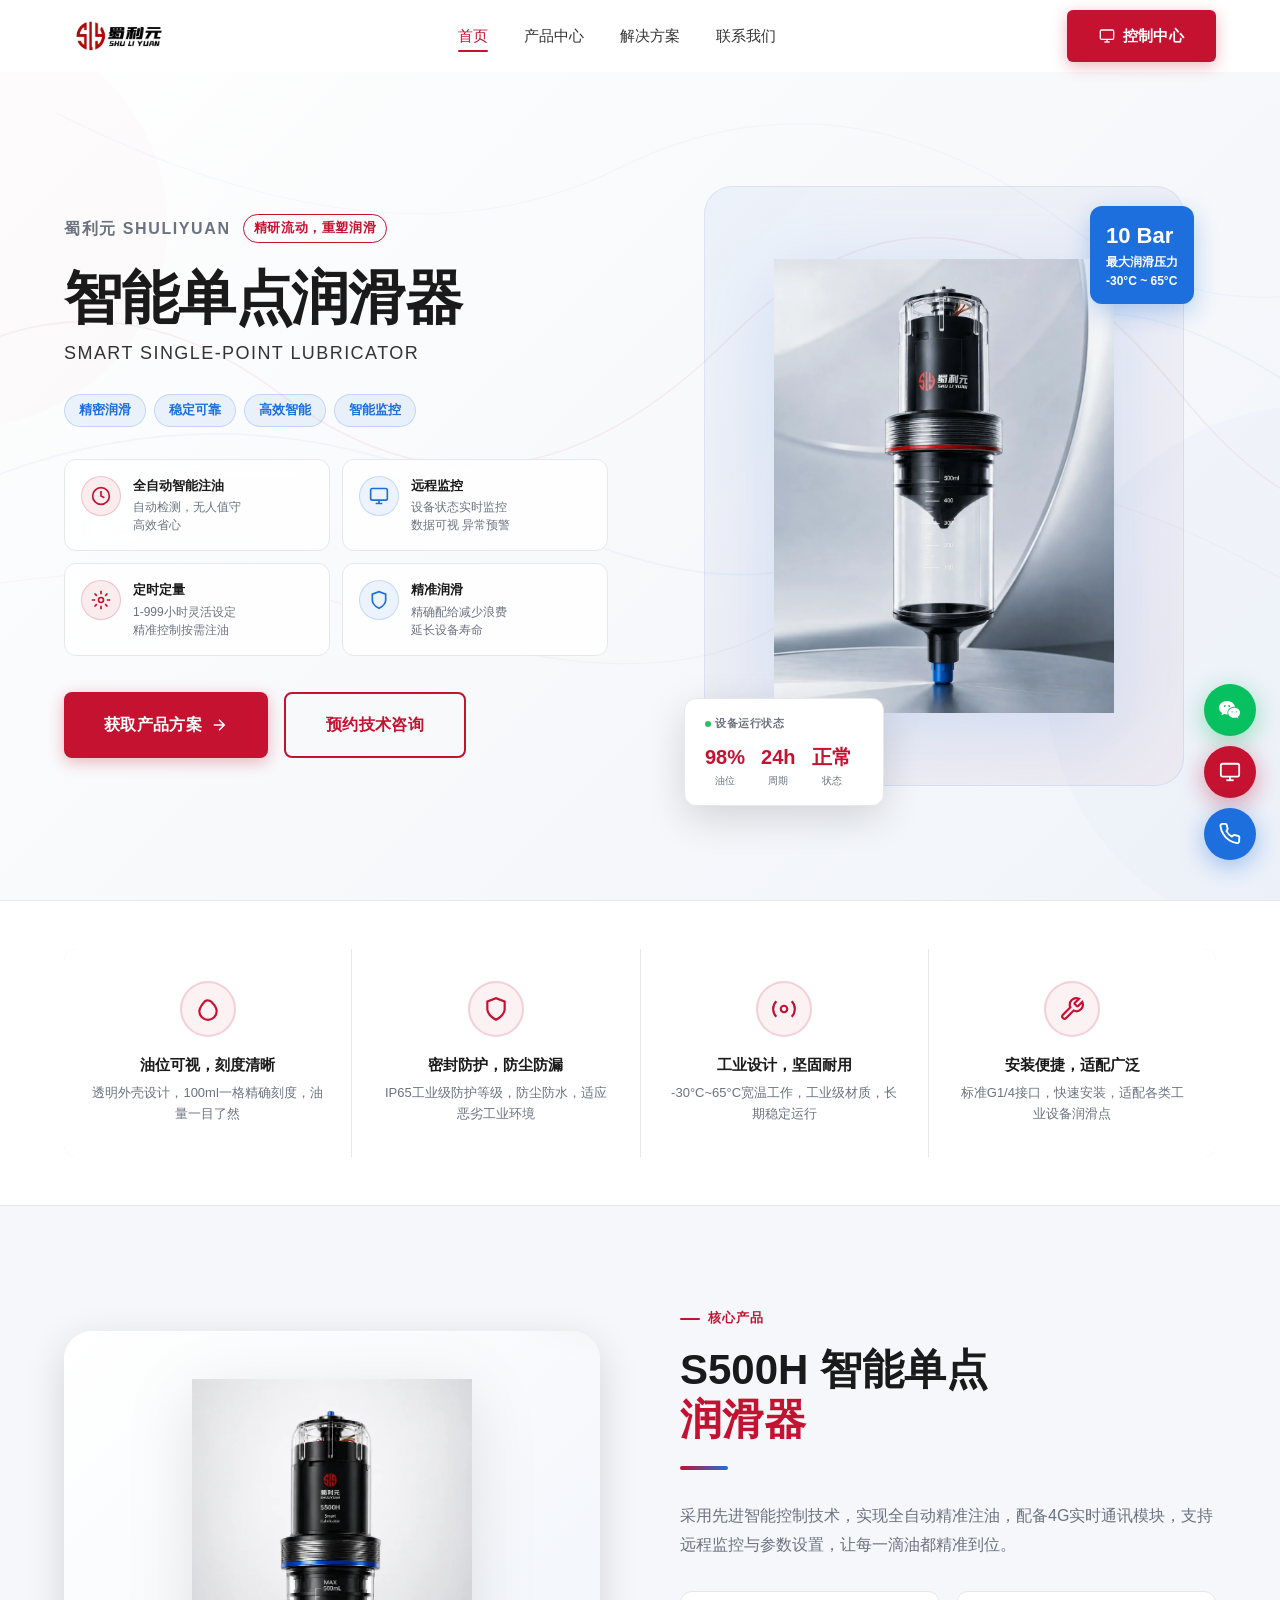
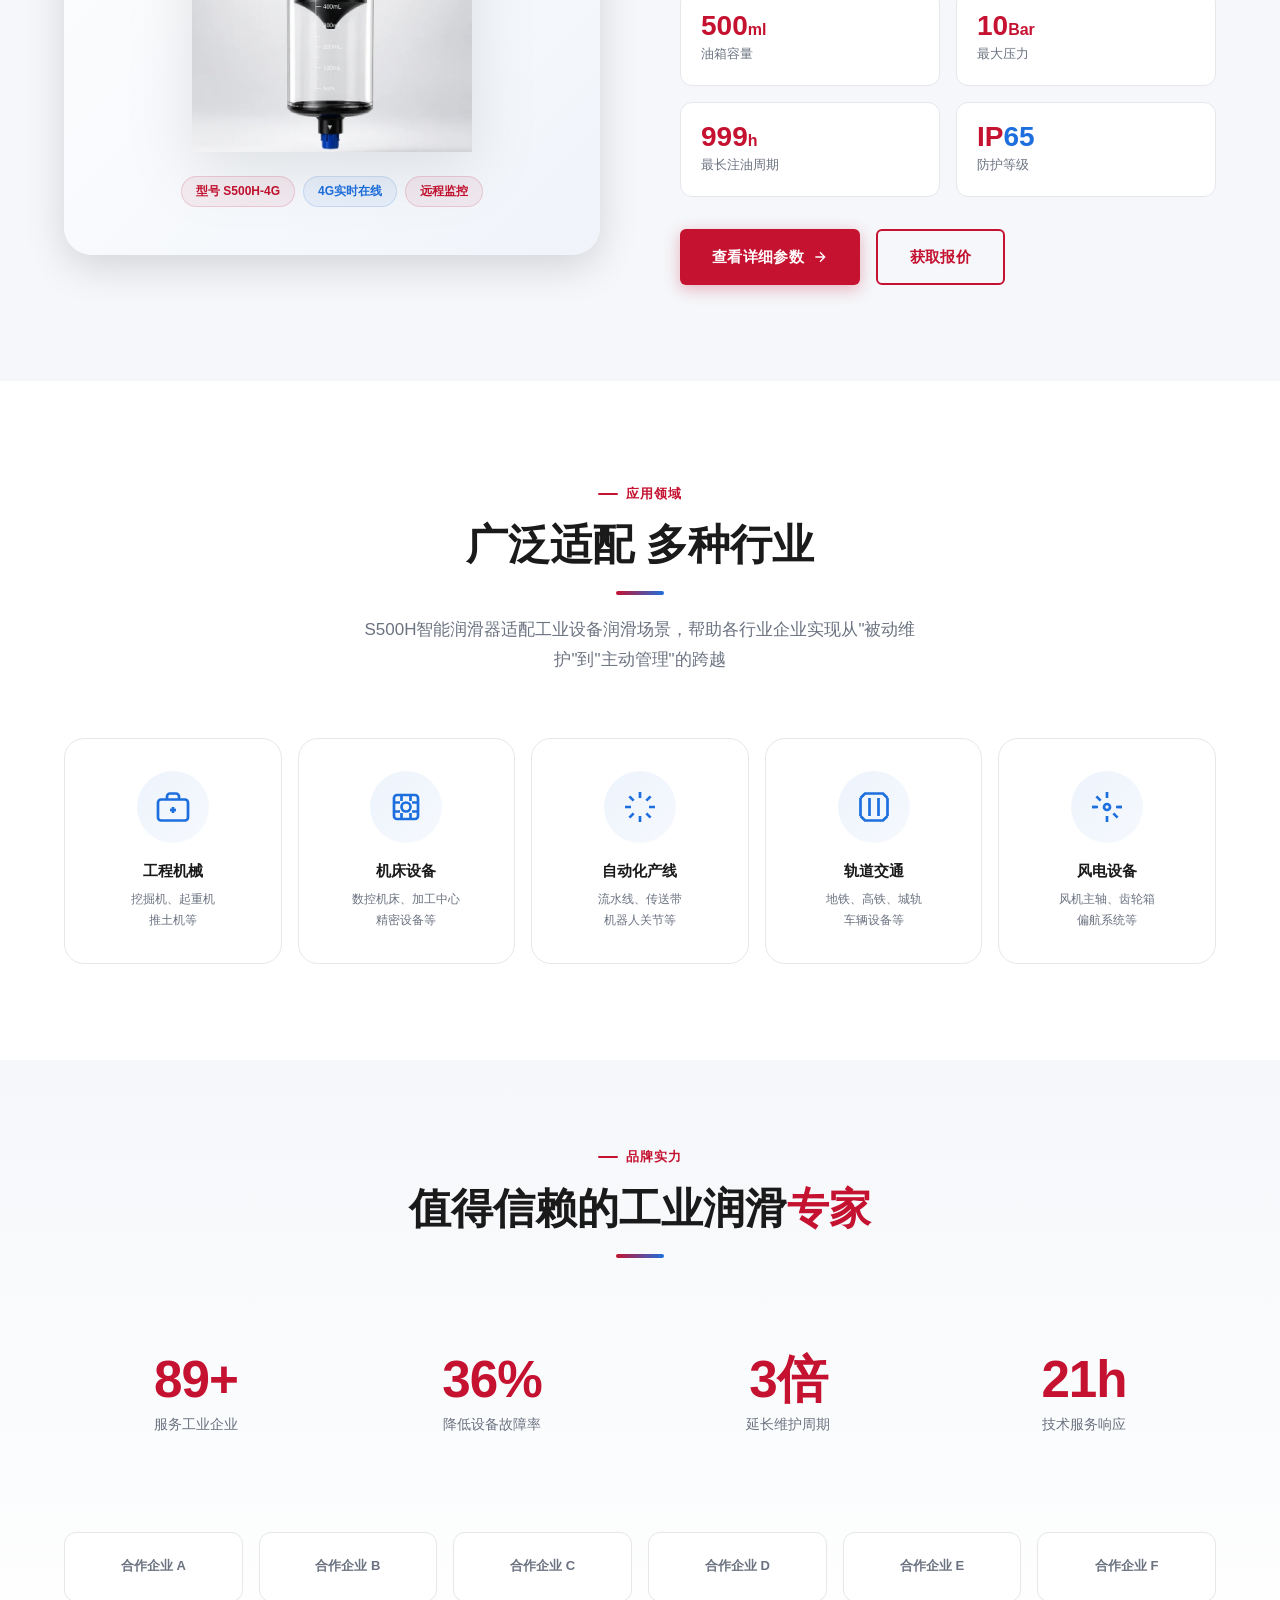
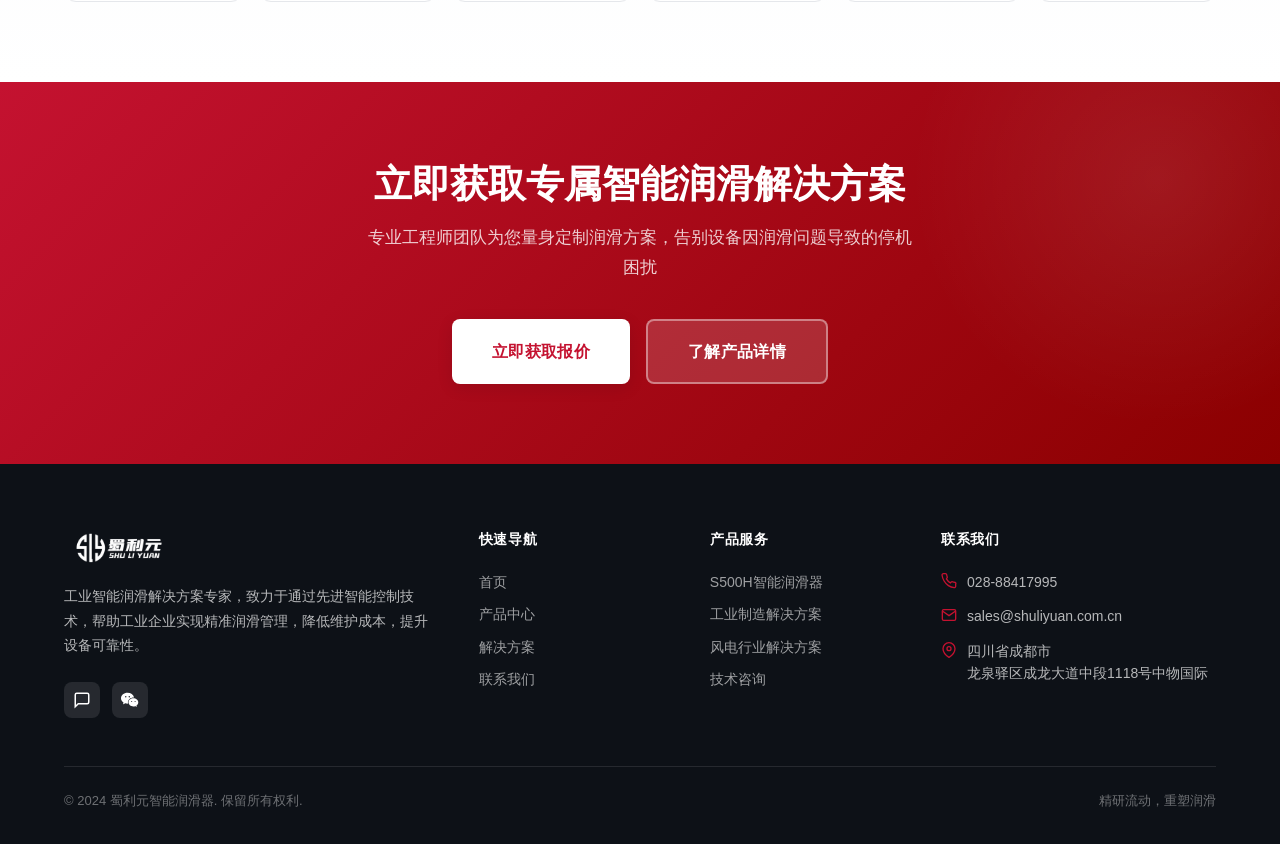
==== commit fbe92c87: "feat: replace logo with new SLY red circular design" ====
--- a/index.html
+++ b/index.html
@@ -18,7 +18,7 @@
 <nav class="navbar" id="navbar">
   <div class="navbar-inner">
     <a href="index.html" class="navbar-logo">
-      <img src="assets/images/logo.png" alt="蜀利元智能润滑器" class="logo-img" width="140" height="40">
+      <img src="assets/images/logo.png" alt="蜀利元智能润滑器" class="logo-img" height="40">
     </a>
 
     <nav class="navbar-nav">
@@ -383,7 +383,7 @@
     <div class="footer-grid">
       <div class="footer-brand">
         <div class="footer-logo navbar-logo">
-          <img src="assets/images/logo.png" alt="蜀利元智能润滑器" class="logo-img" width="140" height="40">
+          <img src="assets/images/logo.png" alt="蜀利元智能润滑器" class="logo-img" height="40">
         </div>
         <p class="footer-desc">工业智能润滑解决方案专家，致力于通过先进智能控制技术，帮助工业企业实现精准润滑管理，降低维护成本，提升设备可靠性。</p>
         <div class="footer-social">
@@ -444,6 +444,10 @@
 
 <!-- 悬浮咨询按钮 -->
 <div class="float-consult">
+  <a href="weixin://dl/business/?t=EE4nB48xxDu2nht" target="_blank" class="float-btn green" title="小程序">
+    <svg viewBox="0 0 24 24" fill="currentColor"><path d="M8.691 2.188C3.891 2.188 0 5.476 0 9.531c0 2.212 1.17 4.203 3.002 5.55a.594.594 0 0 1 .213.665l-.39 1.48c-.019.07-.048.141-.048.214 0 .163.13.295.29.295a.326.326 0 0 0 .167-.054l1.903-1.114a.864.864 0 0 1 .717-.098 10.16 10.16 0 0 0 2.837.403c.276 0 .543-.027.811-.05a6.082 6.082 0 0 1-.281-1.816c0-3.553 3.354-6.438 7.495-6.438.256 0 .507.018.76.035C16.623 4.602 12.992 2.188 8.691 2.188zm-2.35 4.477a.97.97 0 1 1 0 1.94.97.97 0 0 1 0-1.94zm4.71 0a.97.97 0 1 1 0 1.94.97.97 0 0 1 0-1.94zM16.5 9.531c-3.604 0-6.527 2.455-6.527 5.485 0 3.031 2.923 5.486 6.527 5.486a7.84 7.84 0 0 0 2.217-.322.67.67 0 0 1 .556.076l1.476.863a.252.252 0 0 0 .13.042.227.227 0 0 0 .224-.228c0-.057-.023-.11-.038-.166l-.301-1.147a.46.46 0 0 1 .165-.516C22.338 18.083 23.028 16.636 23.028 15.016c0-3.03-2.923-5.485-6.528-5.485zm-2.287 3.729a.75.75 0 1 1 0 1.5.75.75 0 0 1 0-1.5zm4.573 0a.75.75 0 1 1 0 1.5.75.75 0 0 1 0-1.5z"/></svg>
+    <span class="float-tooltip">小程序</span>
+  </a>
   <a href="http://shuliyuan.com.cn/" target="_blank" class="float-btn" title="控制中心">
     <svg viewBox="0 0 24 24" fill="none" stroke="currentColor" stroke-width="2"><rect x="2" y="3" width="20" height="14" rx="2"/><line x1="8" y1="21" x2="16" y2="21"/><line x1="12" y1="17" x2="12" y2="21"/></svg>
     <span class="float-tooltip">控制中心</span>
--- a/assets/css/style.css
+++ b/assets/css/style.css
@@ -1435,6 +1435,8 @@
 }
 .float-btn.blue { background: var(--brand-blue); box-shadow: 0 6px 24px rgba(30,111,222,0.4); }
 .float-btn.blue:hover { box-shadow: 0 8px 32px rgba(30,111,222,0.5); }
+.float-btn.green { background: #07C160; box-shadow: 0 6px 24px rgba(7,193,96,0.4); }
+.float-btn.green:hover { box-shadow: 0 8px 32px rgba(7,193,96,0.5); }
 .float-btn svg { width: 22px; height: 22px; }
 .float-tooltip {
   position: absolute;
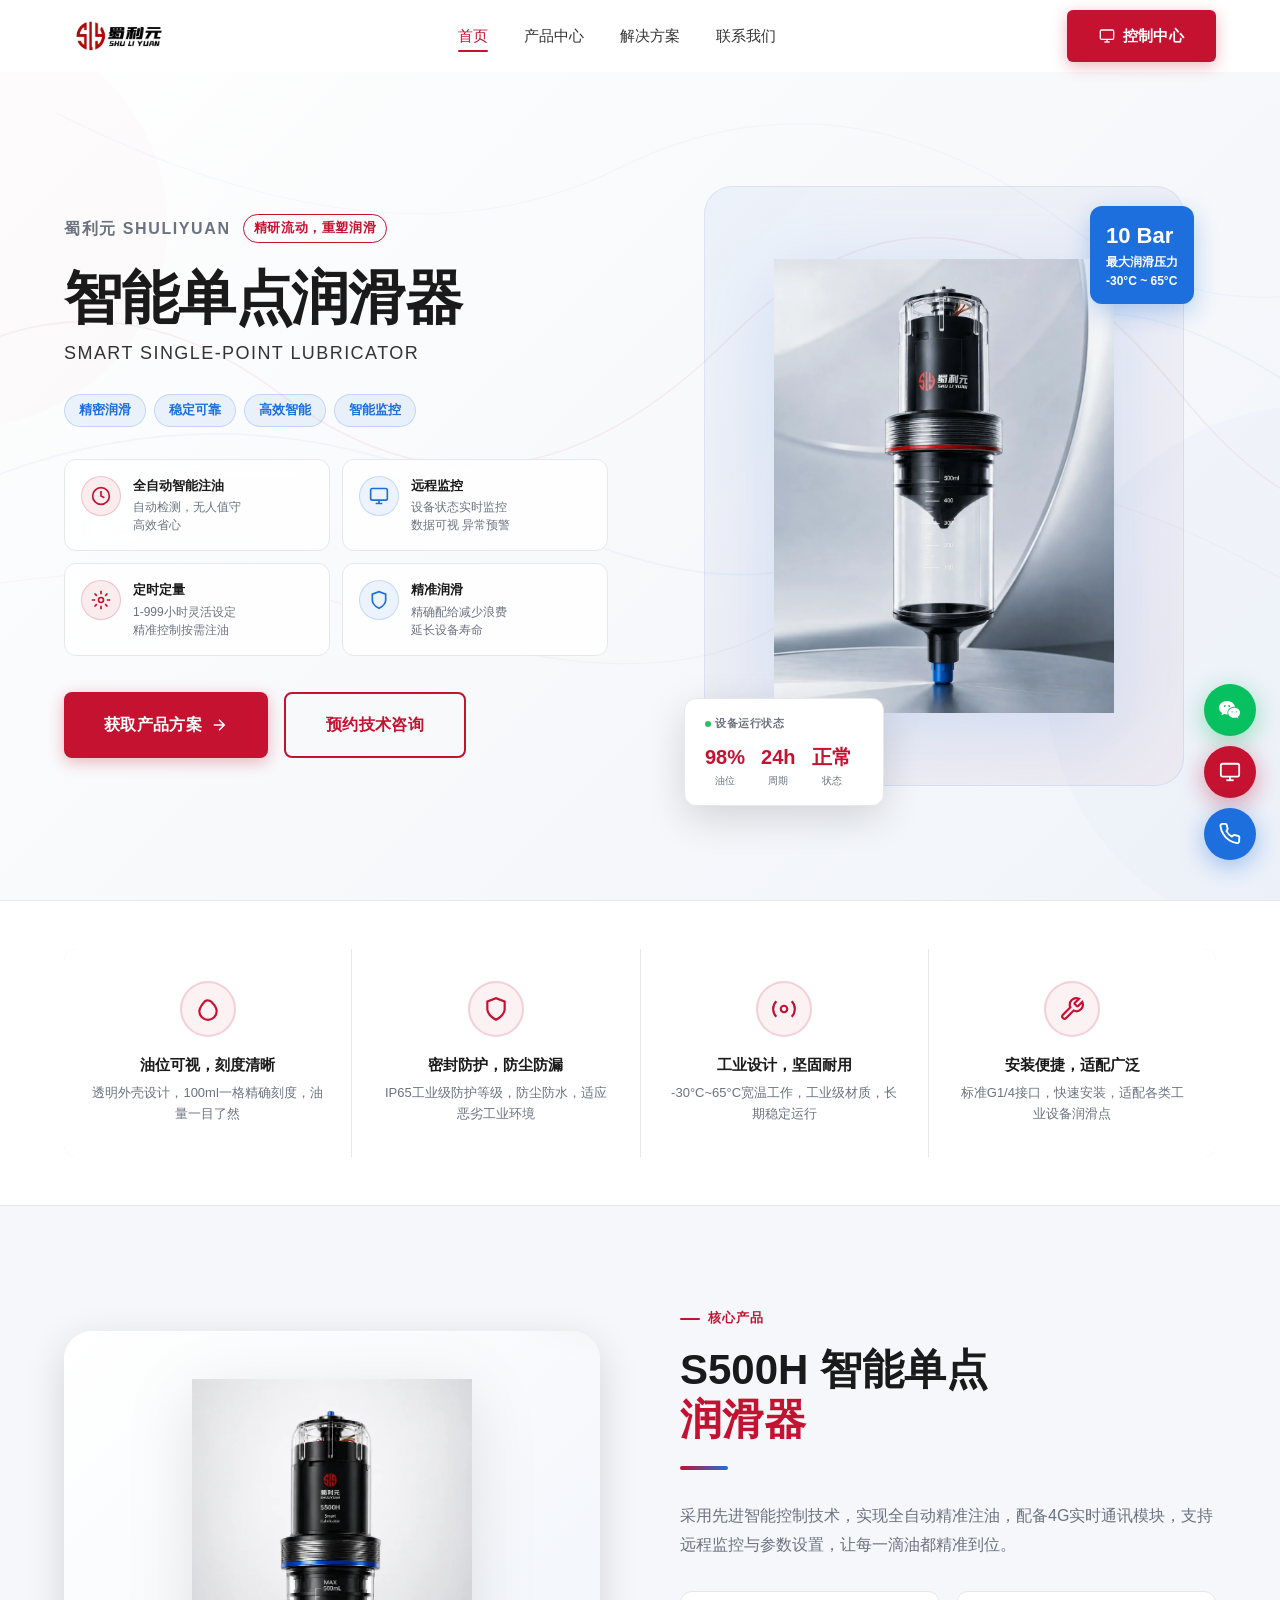
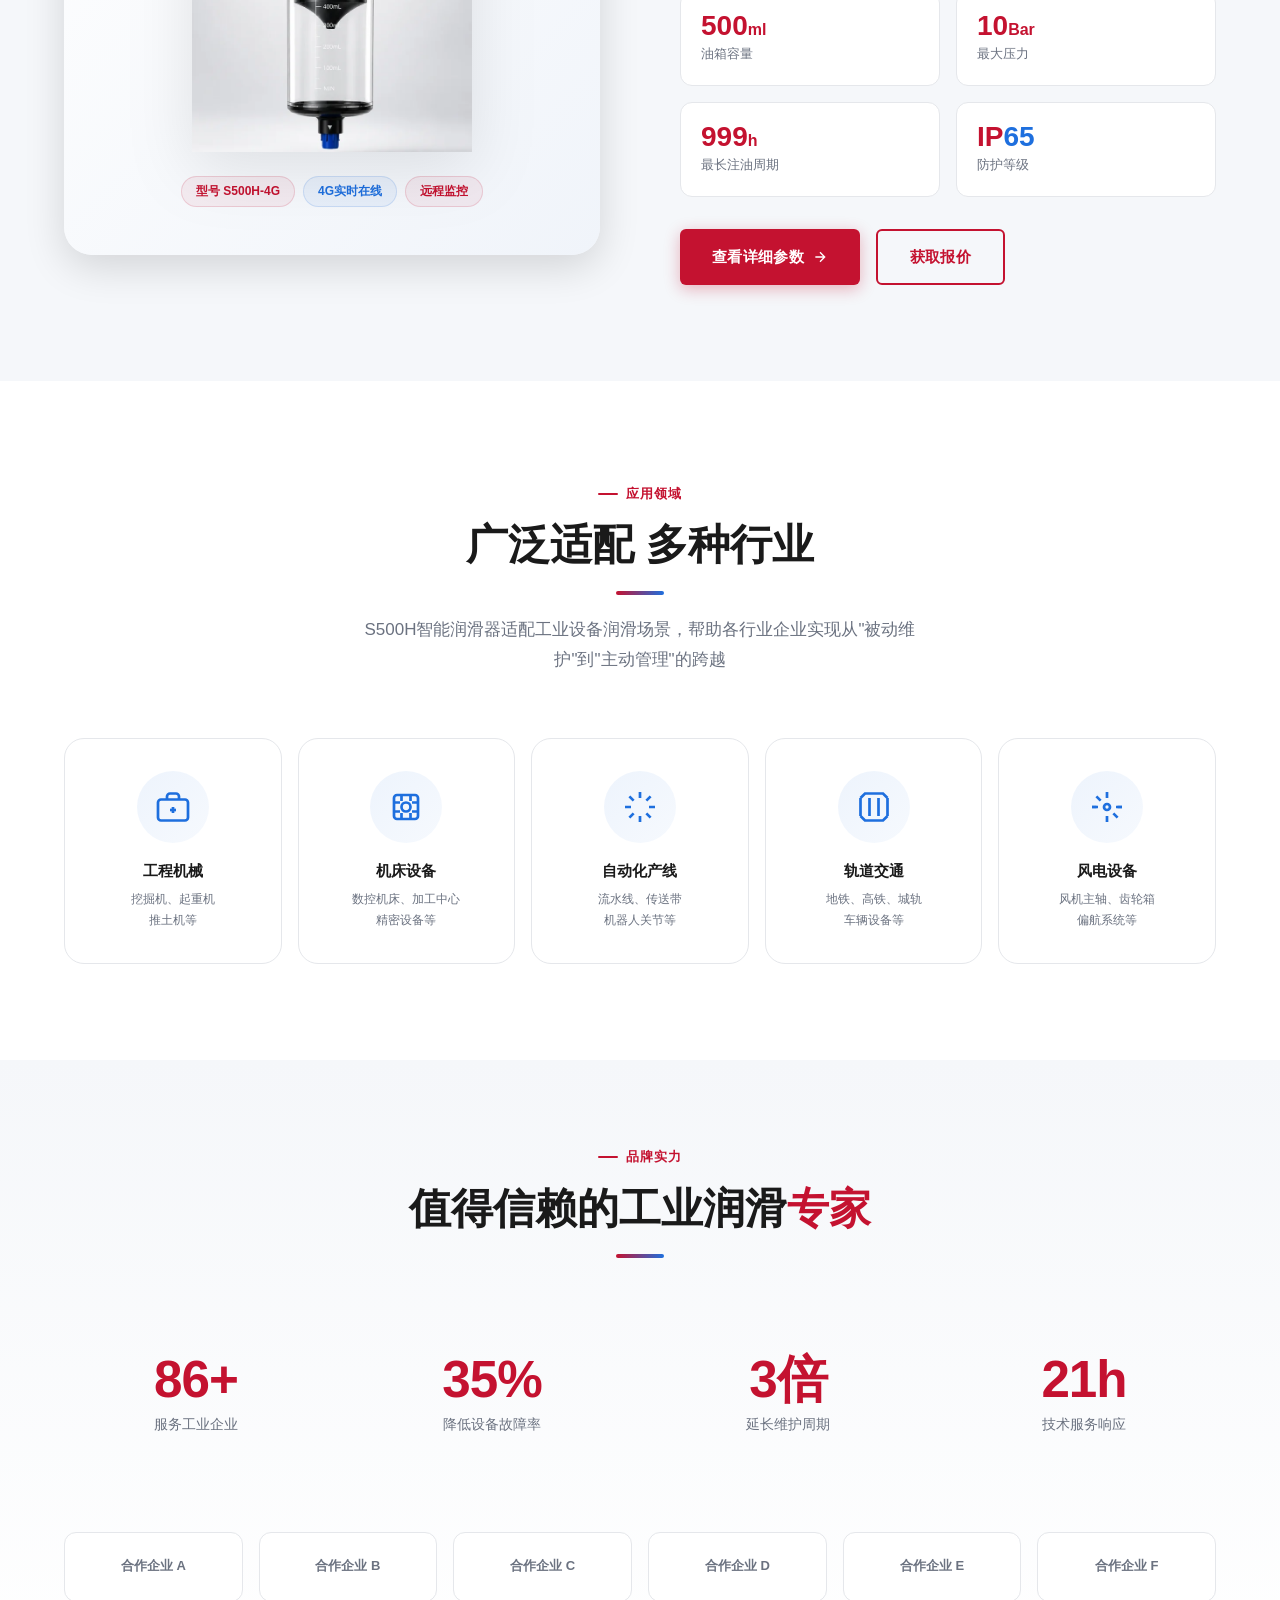
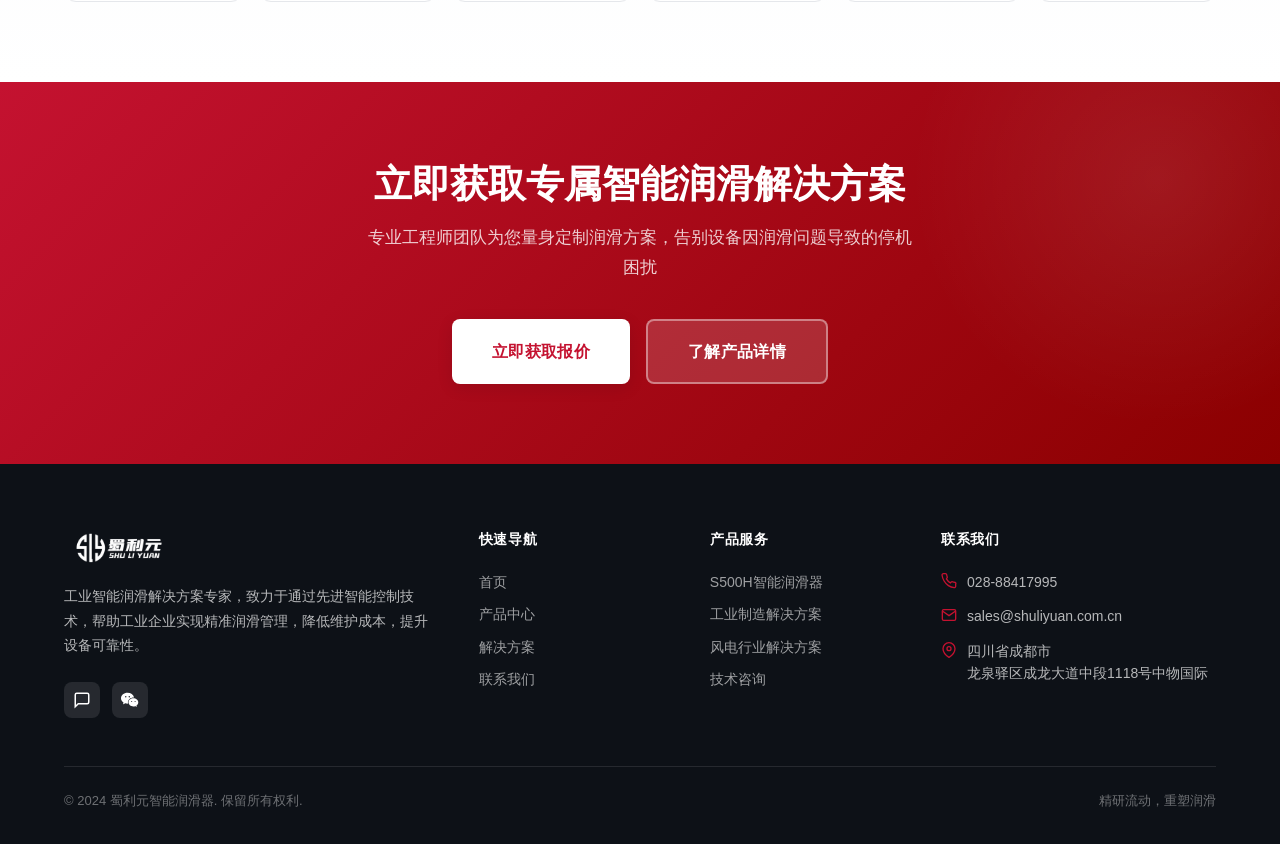
==== commit bd9875ec: "feat: change mini-program button to customer service WeChat with QR popup" ====
--- a/index.html
+++ b/index.html
@@ -444,9 +444,9 @@
 
 <!-- 悬浮咨询按钮 -->
 <div class="float-consult">
-  <a href="weixin://dl/business/?t=EE4nB48xxDu2nht" target="_blank" class="float-btn green" title="小程序">
+  <a href="javascript:void(0)" class="float-btn green" title="客服微信" onclick="document.querySelector('.wechat-qr-modal').classList.toggle('show')">
     <svg viewBox="0 0 24 24" fill="currentColor"><path d="M8.691 2.188C3.891 2.188 0 5.476 0 9.531c0 2.212 1.17 4.203 3.002 5.55a.594.594 0 0 1 .213.665l-.39 1.48c-.019.07-.048.141-.048.214 0 .163.13.295.29.295a.326.326 0 0 0 .167-.054l1.903-1.114a.864.864 0 0 1 .717-.098 10.16 10.16 0 0 0 2.837.403c.276 0 .543-.027.811-.05a6.082 6.082 0 0 1-.281-1.816c0-3.553 3.354-6.438 7.495-6.438.256 0 .507.018.76.035C16.623 4.602 12.992 2.188 8.691 2.188zm-2.35 4.477a.97.97 0 1 1 0 1.94.97.97 0 0 1 0-1.94zm4.71 0a.97.97 0 1 1 0 1.94.97.97 0 0 1 0-1.94zM16.5 9.531c-3.604 0-6.527 2.455-6.527 5.485 0 3.031 2.923 5.486 6.527 5.486a7.84 7.84 0 0 0 2.217-.322.67.67 0 0 1 .556.076l1.476.863a.252.252 0 0 0 .13.042.227.227 0 0 0 .224-.228c0-.057-.023-.11-.038-.166l-.301-1.147a.46.46 0 0 1 .165-.516C22.338 18.083 23.028 16.636 23.028 15.016c0-3.03-2.923-5.485-6.528-5.485zm-2.287 3.729a.75.75 0 1 1 0 1.5.75.75 0 0 1 0-1.5zm4.573 0a.75.75 0 1 1 0 1.5.75.75 0 0 1 0-1.5z"/></svg>
-    <span class="float-tooltip">小程序</span>
+    <span class="float-tooltip">客服微信</span>
   </a>
   <a href="http://shuliyuan.com.cn/" target="_blank" class="float-btn" title="控制中心">
     <svg viewBox="0 0 24 24" fill="none" stroke="currentColor" stroke-width="2"><rect x="2" y="3" width="20" height="14" rx="2"/><line x1="8" y1="21" x2="16" y2="21"/><line x1="12" y1="17" x2="12" y2="21"/></svg>
@@ -458,6 +458,15 @@
   </a>
 </div>
 
+<!-- 客服微信二维码弹窗 -->
+<div class="wechat-qr-modal" onclick="this.classList.remove('show')">
+  <div class="wechat-qr-content" onclick="event.stopPropagation()">
+    <span class="wechat-qr-close" onclick="document.querySelector('.wechat-qr-modal').classList.remove('show')">&times;</span>
+    <img src="assets/images/wechat-qr.png" alt="客服微信二维码">
+    <p>扫码添加客服微信</p>
+  </div>
+</div>
+
 <script src="assets/js/main.js"></script>
 </body>
 </html>
--- a/assets/css/style.css
+++ b/assets/css/style.css
@@ -1454,6 +1454,58 @@
 }
 .float-btn:hover .float-tooltip { opacity: 1; }
 
+/* 客服微信二维码弹窗 */
+.wechat-qr-modal {
+  position: fixed;
+  inset: 0;
+  z-index: 9998;
+  background: rgba(0,0,0,0.5);
+  display: flex;
+  align-items: center;
+  justify-content: center;
+  opacity: 0;
+  pointer-events: none;
+  transition: opacity 250ms;
+}
+.wechat-qr-modal.show {
+  opacity: 1;
+  pointer-events: auto;
+}
+.wechat-qr-content {
+  position: relative;
+  background: #fff;
+  border-radius: 16px;
+  padding: 32px 28px 24px;
+  text-align: center;
+  box-shadow: 0 16px 48px rgba(0,0,0,0.2);
+  max-width: 280px;
+  width: 90%;
+}
+.wechat-qr-content img {
+  width: 200px;
+  height: 200px;
+  object-fit: contain;
+  border-radius: 8px;
+  margin-bottom: 12px;
+}
+.wechat-qr-content p {
+  font-size: 14px;
+  color: #333;
+  font-weight: 600;
+  margin: 0;
+}
+.wechat-qr-close {
+  position: absolute;
+  top: 8px;
+  right: 14px;
+  font-size: 24px;
+  color: #999;
+  cursor: pointer;
+  line-height: 1;
+  transition: color 200ms;
+}
+.wechat-qr-close:hover { color: #333; }
+
 /* 滚动进度条 */
 .scroll-progress {
   position: fixed;
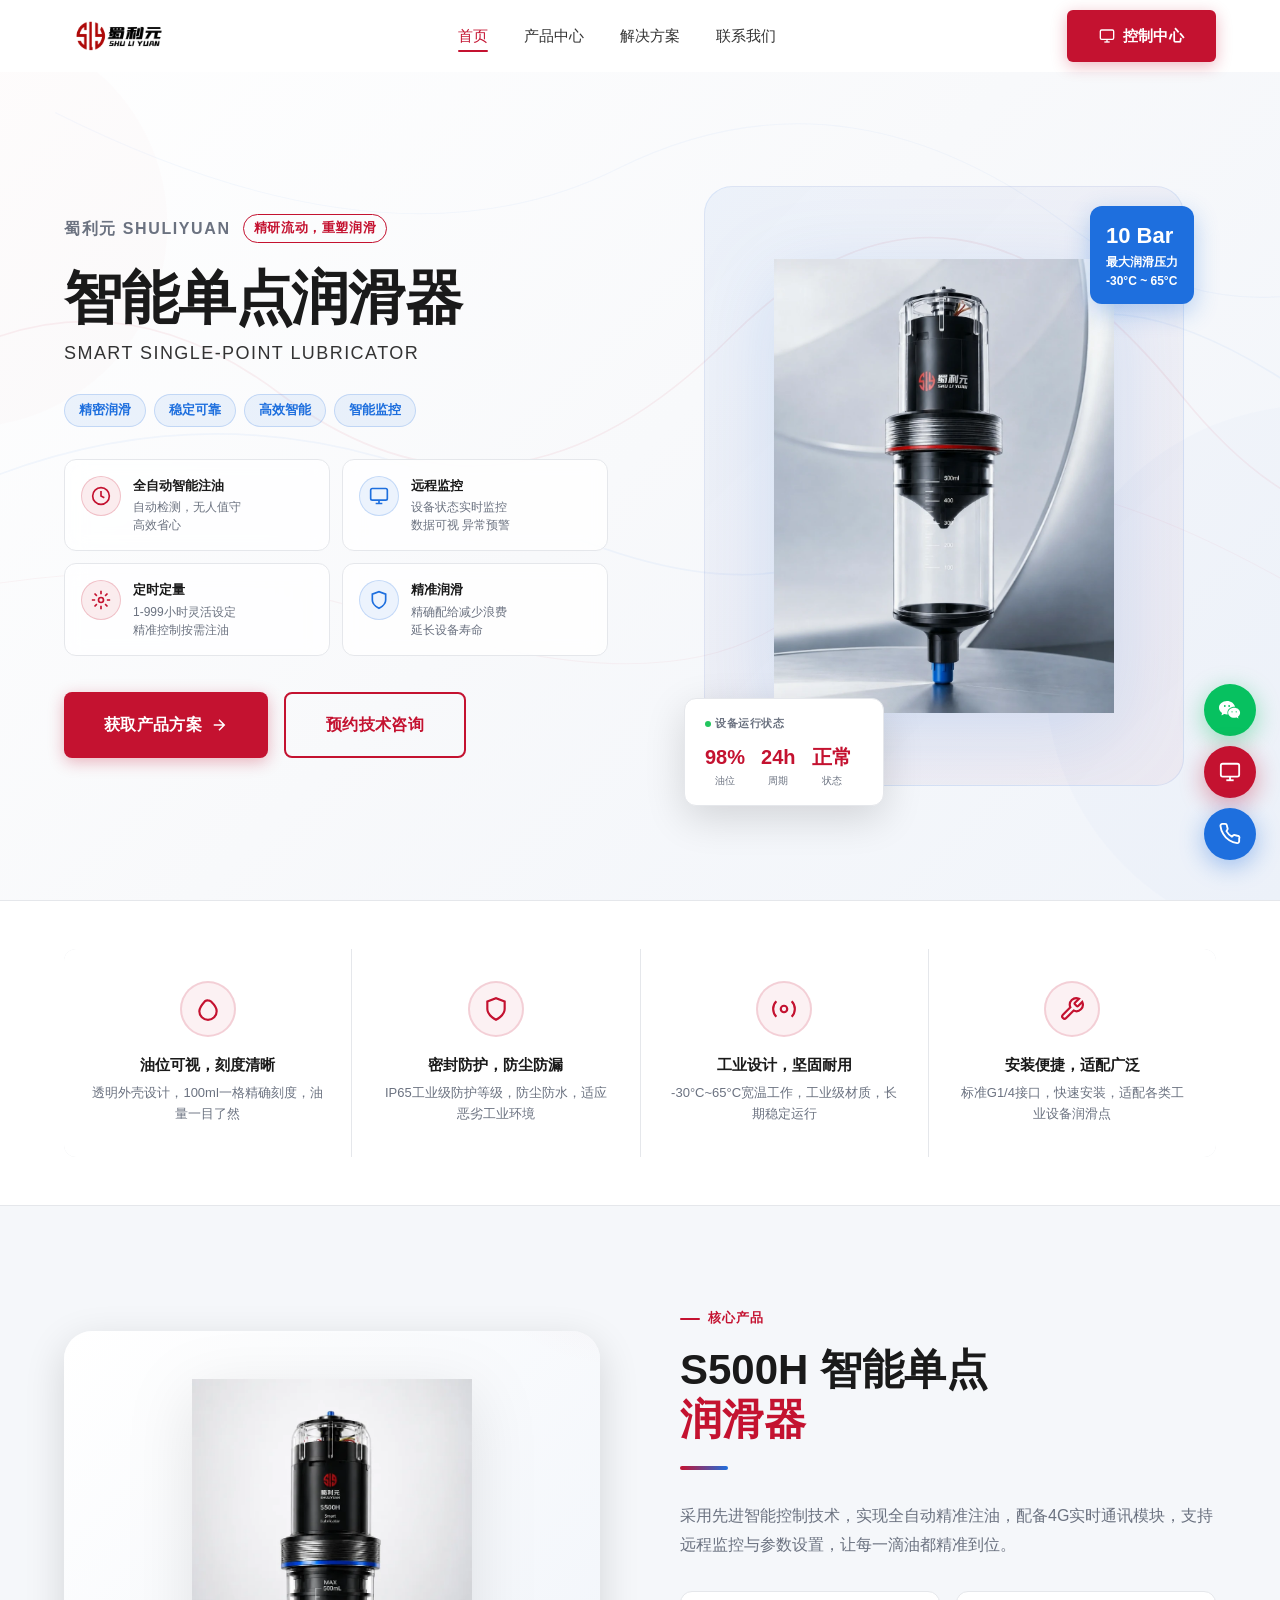
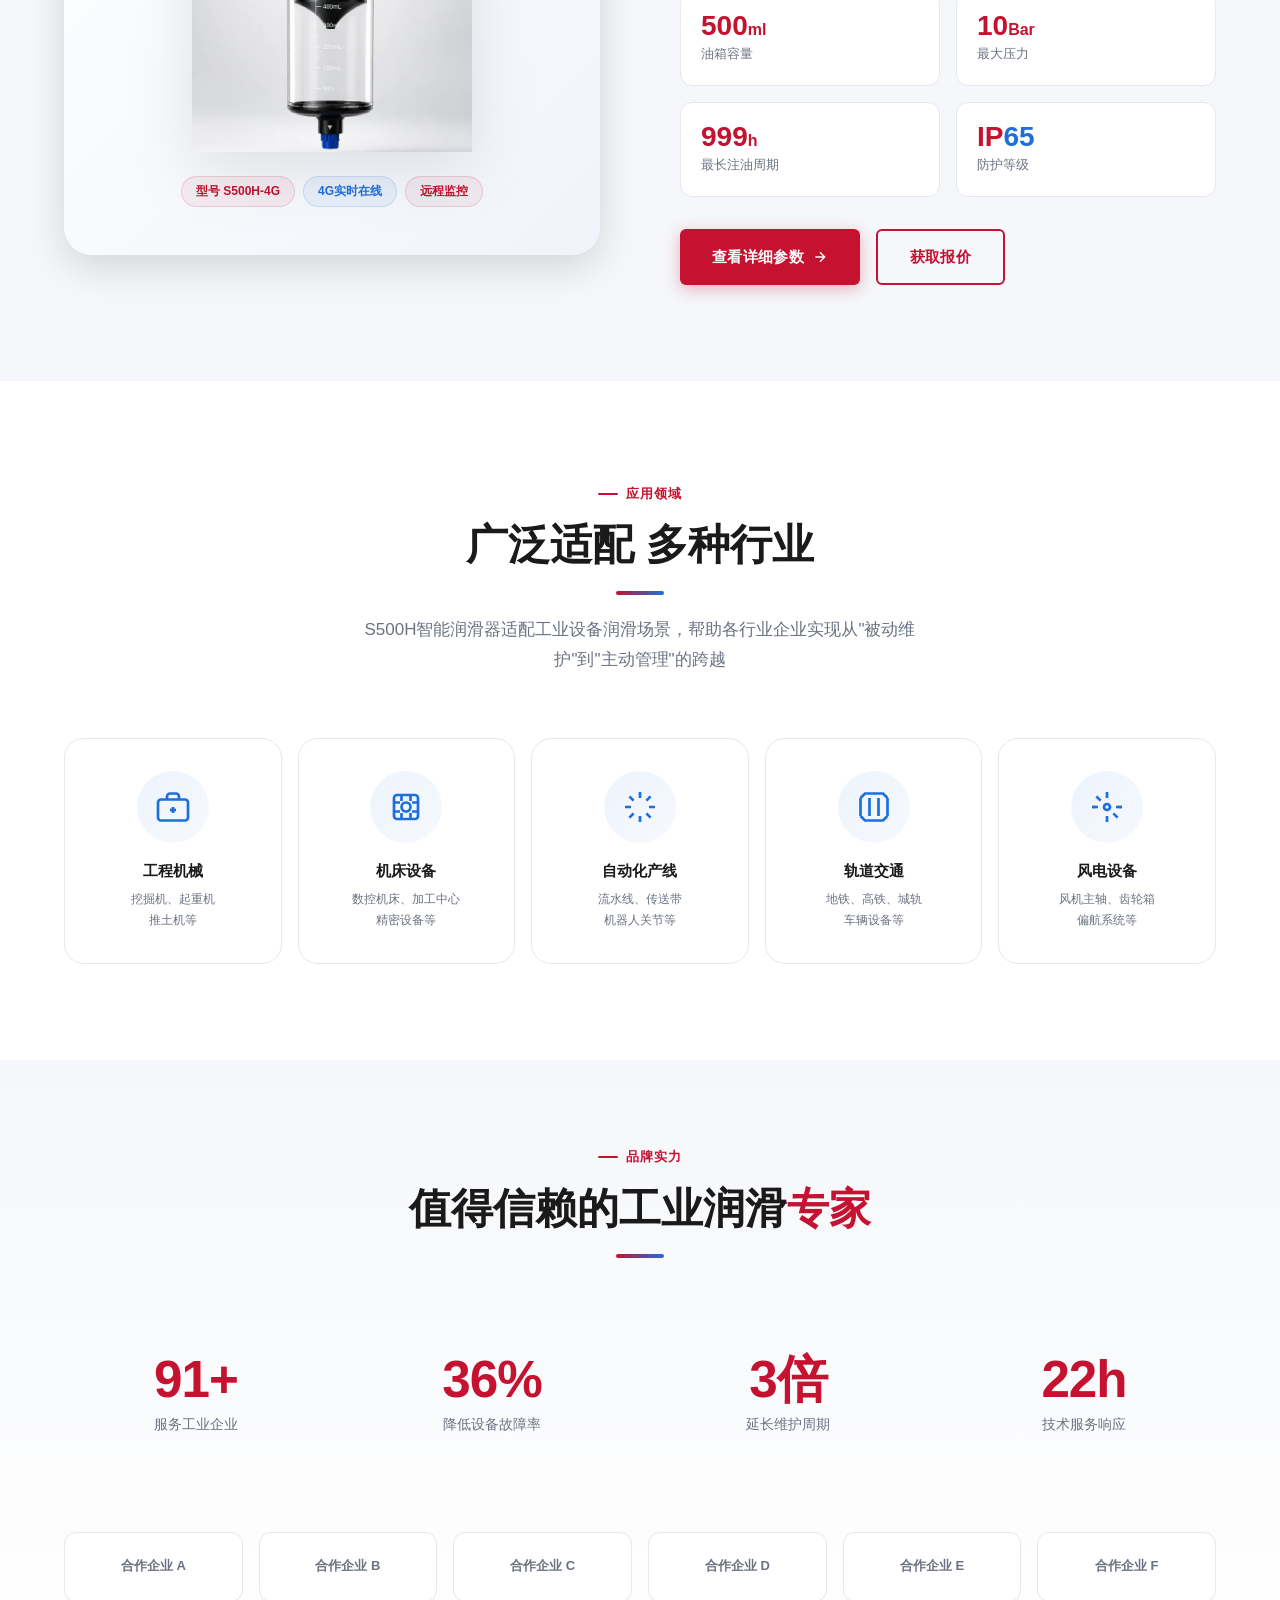
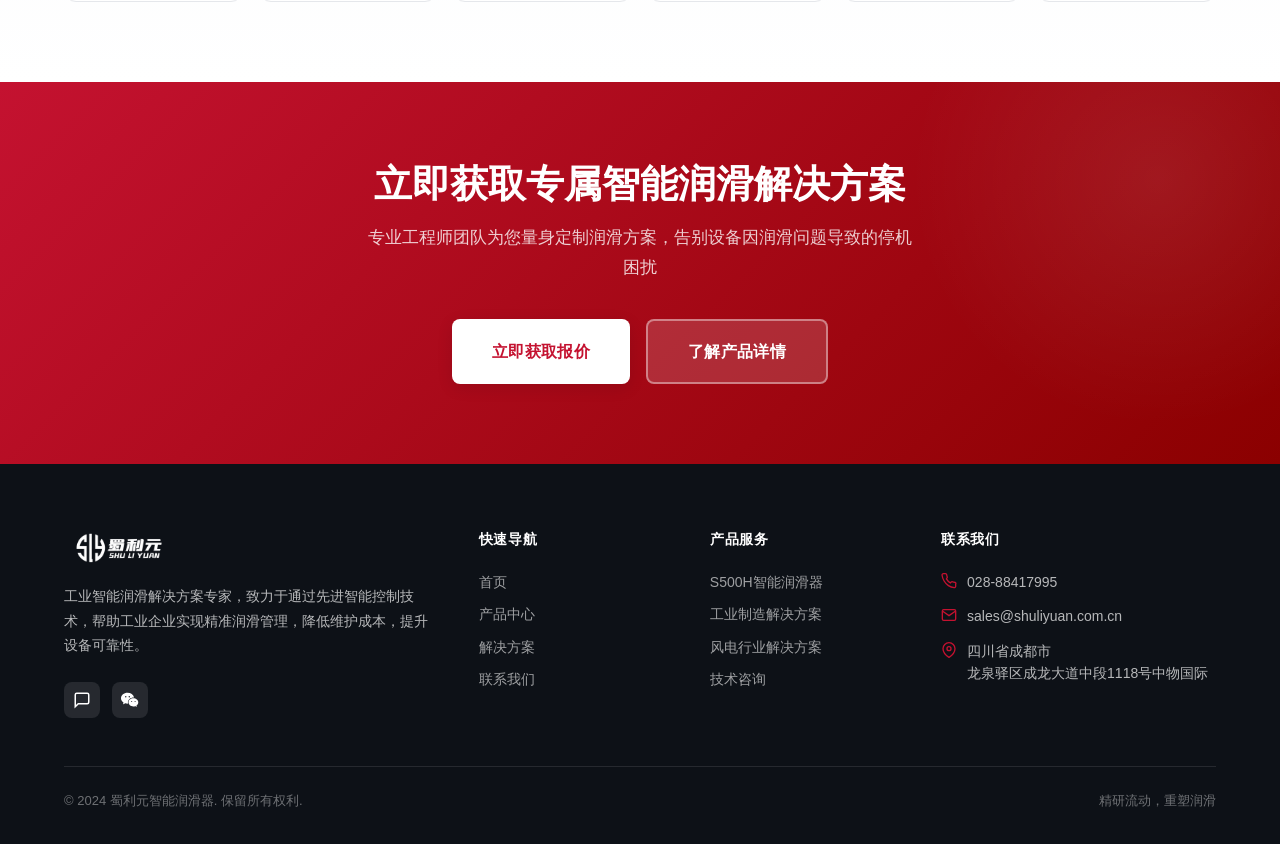
==== commit d6758de4: "revert: change customer service WeChat back to mini-program" ====
--- a/index.html
+++ b/index.html
@@ -444,9 +444,9 @@
 
 <!-- 悬浮咨询按钮 -->
 <div class="float-consult">
-  <a href="javascript:void(0)" class="float-btn green" title="客服微信" onclick="document.querySelector('.wechat-qr-modal').classList.toggle('show')">
+  <a href="weixin://dl/business/?t=EE4nB48xxDu2nht" target="_blank" class="float-btn green" title="微信小程序">
     <svg viewBox="0 0 24 24" fill="currentColor"><path d="M8.691 2.188C3.891 2.188 0 5.476 0 9.531c0 2.212 1.17 4.203 3.002 5.55a.594.594 0 0 1 .213.665l-.39 1.48c-.019.07-.048.141-.048.214 0 .163.13.295.29.295a.326.326 0 0 0 .167-.054l1.903-1.114a.864.864 0 0 1 .717-.098 10.16 10.16 0 0 0 2.837.403c.276 0 .543-.027.811-.05a6.082 6.082 0 0 1-.281-1.816c0-3.553 3.354-6.438 7.495-6.438.256 0 .507.018.76.035C16.623 4.602 12.992 2.188 8.691 2.188zm-2.35 4.477a.97.97 0 1 1 0 1.94.97.97 0 0 1 0-1.94zm4.71 0a.97.97 0 1 1 0 1.94.97.97 0 0 1 0-1.94zM16.5 9.531c-3.604 0-6.527 2.455-6.527 5.485 0 3.031 2.923 5.486 6.527 5.486a7.84 7.84 0 0 0 2.217-.322.67.67 0 0 1 .556.076l1.476.863a.252.252 0 0 0 .13.042.227.227 0 0 0 .224-.228c0-.057-.023-.11-.038-.166l-.301-1.147a.46.46 0 0 1 .165-.516C22.338 18.083 23.028 16.636 23.028 15.016c0-3.03-2.923-5.485-6.528-5.485zm-2.287 3.729a.75.75 0 1 1 0 1.5.75.75 0 0 1 0-1.5zm4.573 0a.75.75 0 1 1 0 1.5.75.75 0 0 1 0-1.5z"/></svg>
-    <span class="float-tooltip">客服微信</span>
+    <span class="float-tooltip">微信小程序</span>
   </a>
   <a href="http://shuliyuan.com.cn/" target="_blank" class="float-btn" title="控制中心">
     <svg viewBox="0 0 24 24" fill="none" stroke="currentColor" stroke-width="2"><rect x="2" y="3" width="20" height="14" rx="2"/><line x1="8" y1="21" x2="16" y2="21"/><line x1="12" y1="17" x2="12" y2="21"/></svg>
@@ -458,15 +458,6 @@
   </a>
 </div>
 
-<!-- 客服微信二维码弹窗 -->
-<div class="wechat-qr-modal" onclick="this.classList.remove('show')">
-  <div class="wechat-qr-content" onclick="event.stopPropagation()">
-    <span class="wechat-qr-close" onclick="document.querySelector('.wechat-qr-modal').classList.remove('show')">&times;</span>
-    <img src="assets/images/wechat-qr.png" alt="客服微信二维码">
-    <p>扫码添加客服微信</p>
-  </div>
-</div>
-
 <script src="assets/js/main.js"></script>
 </body>
 </html>
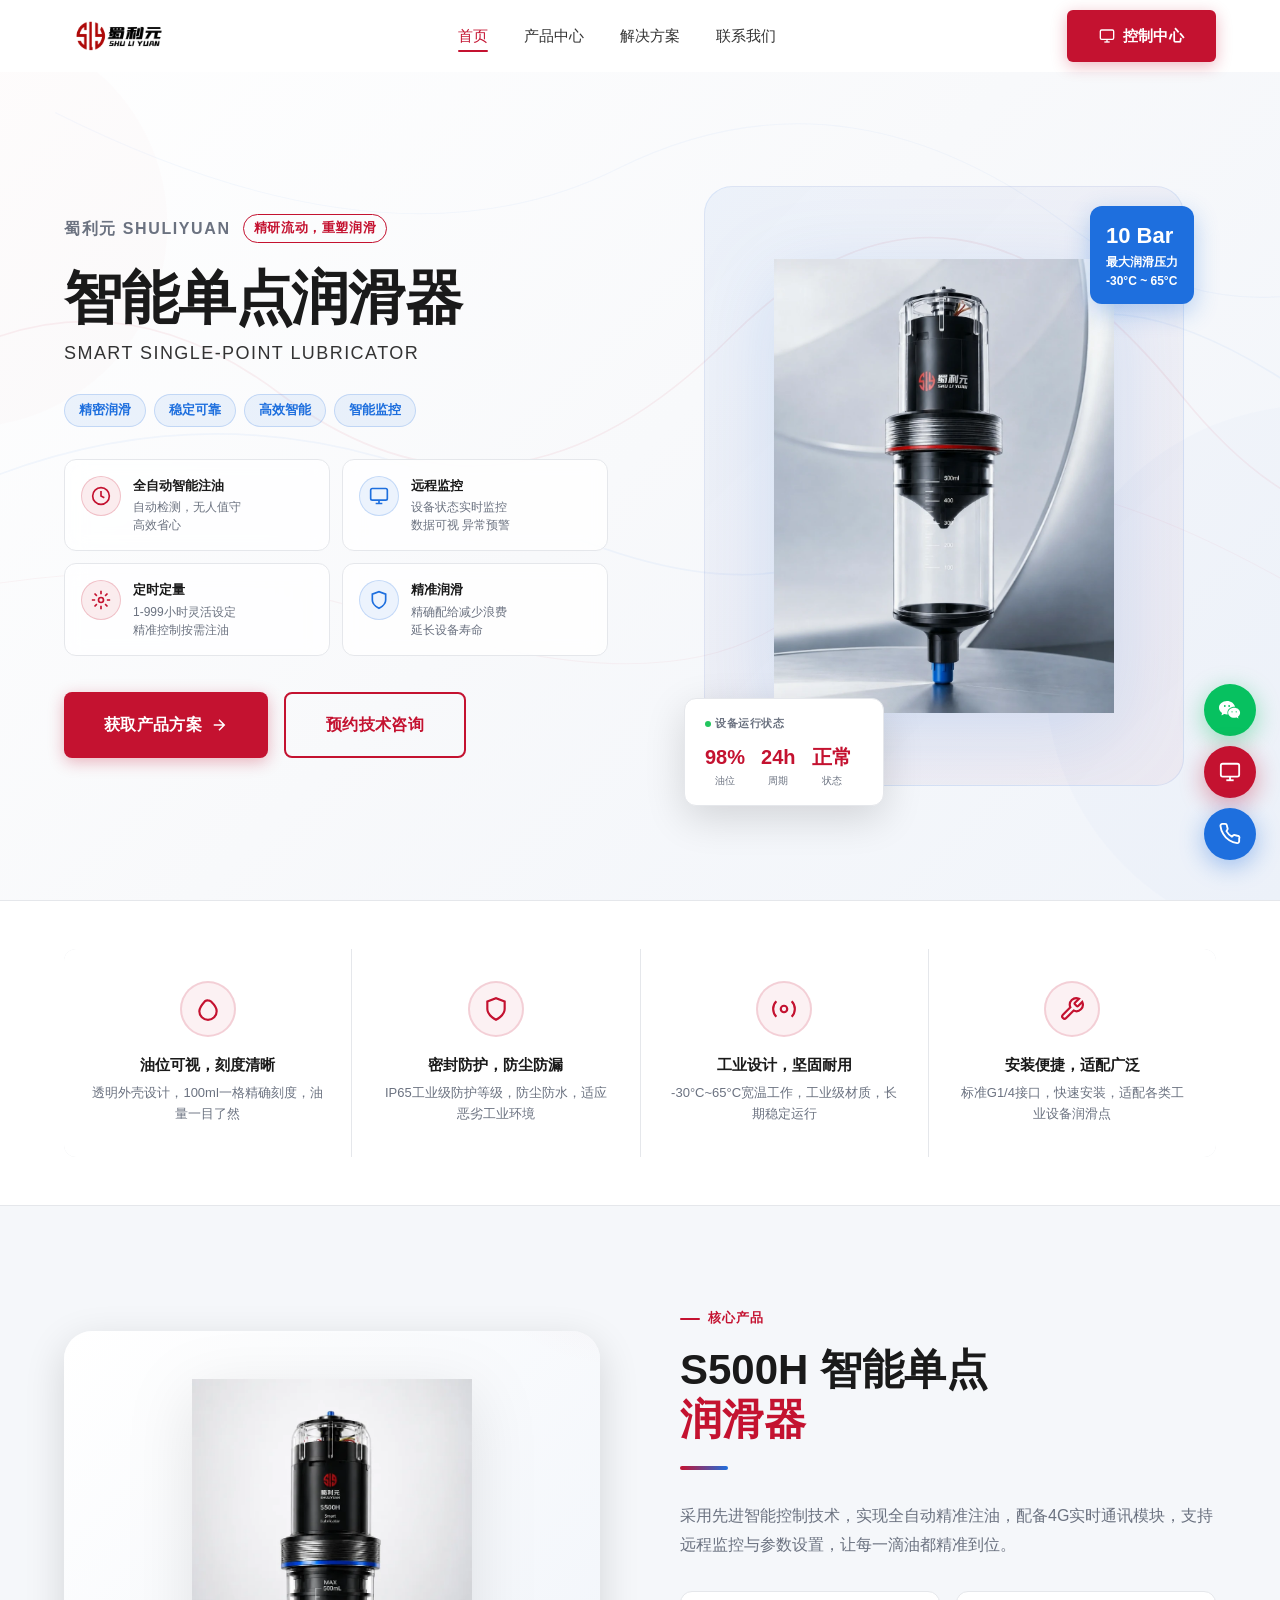
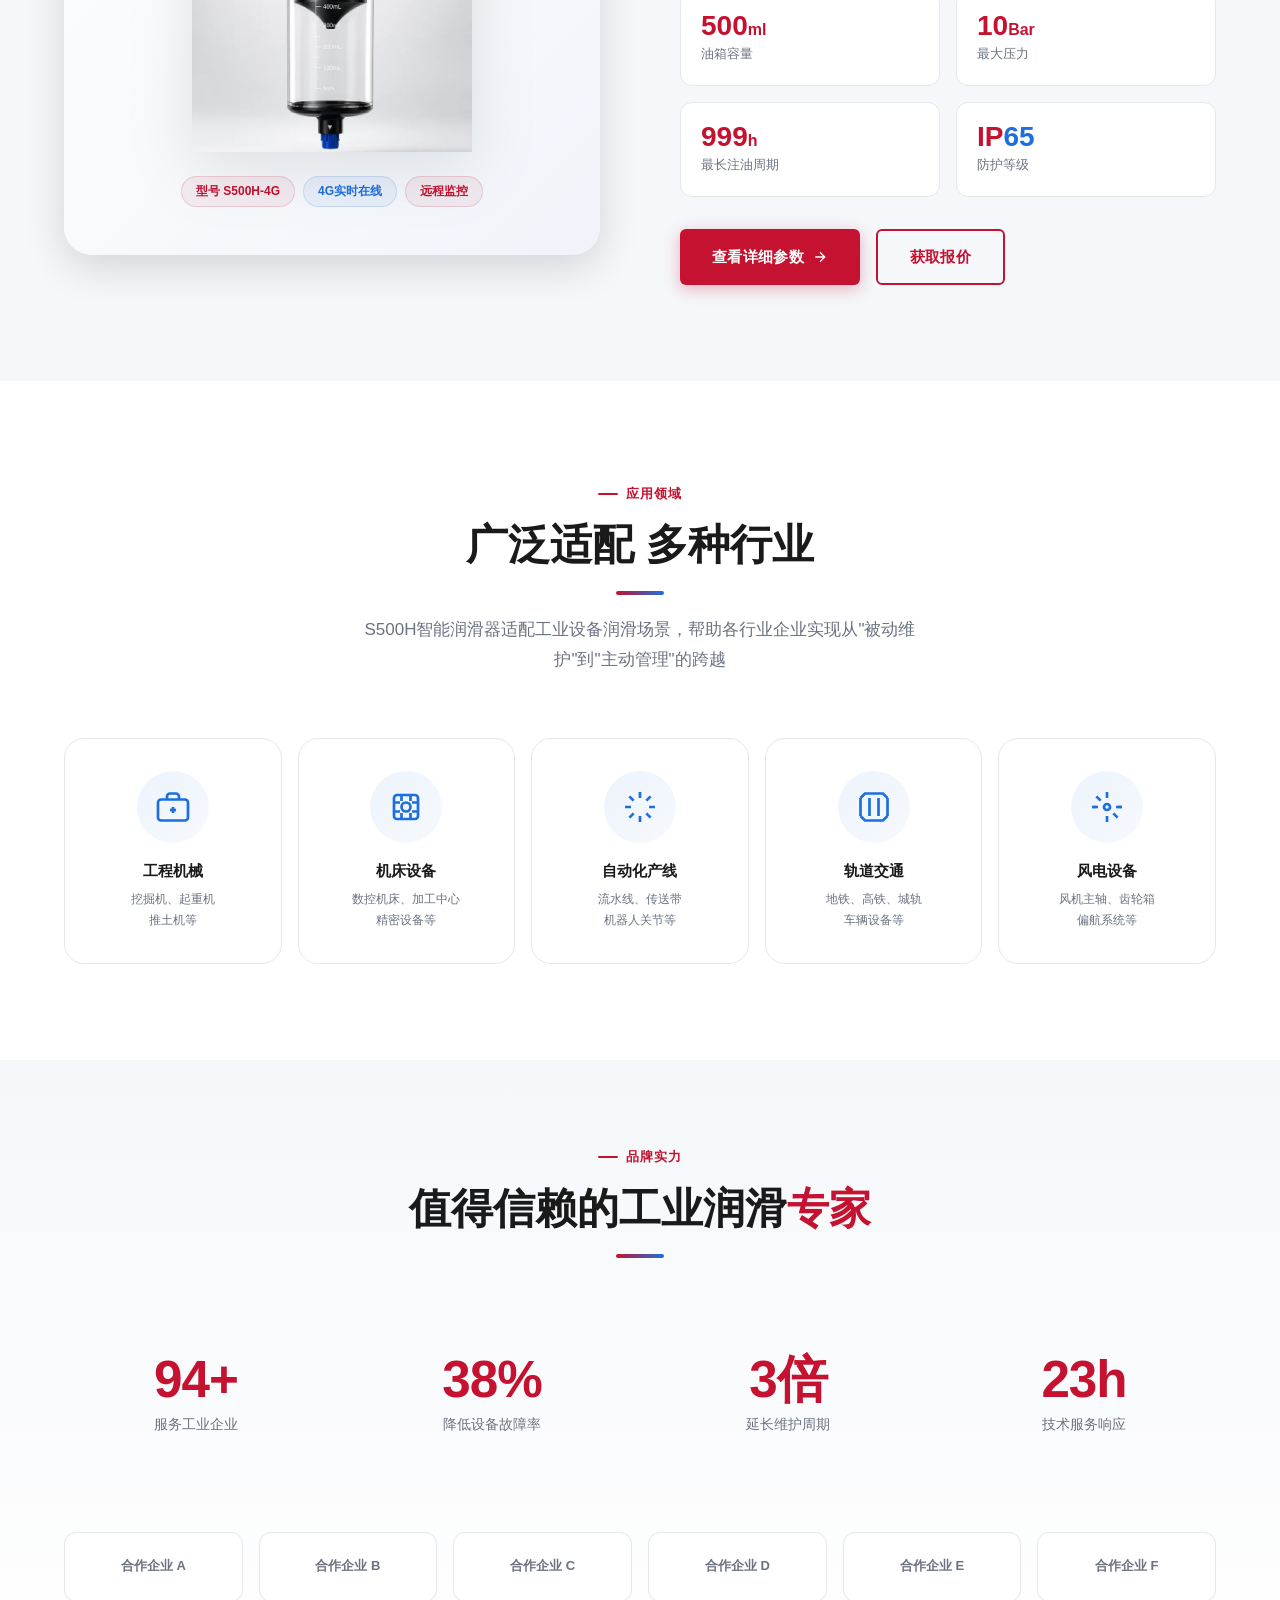
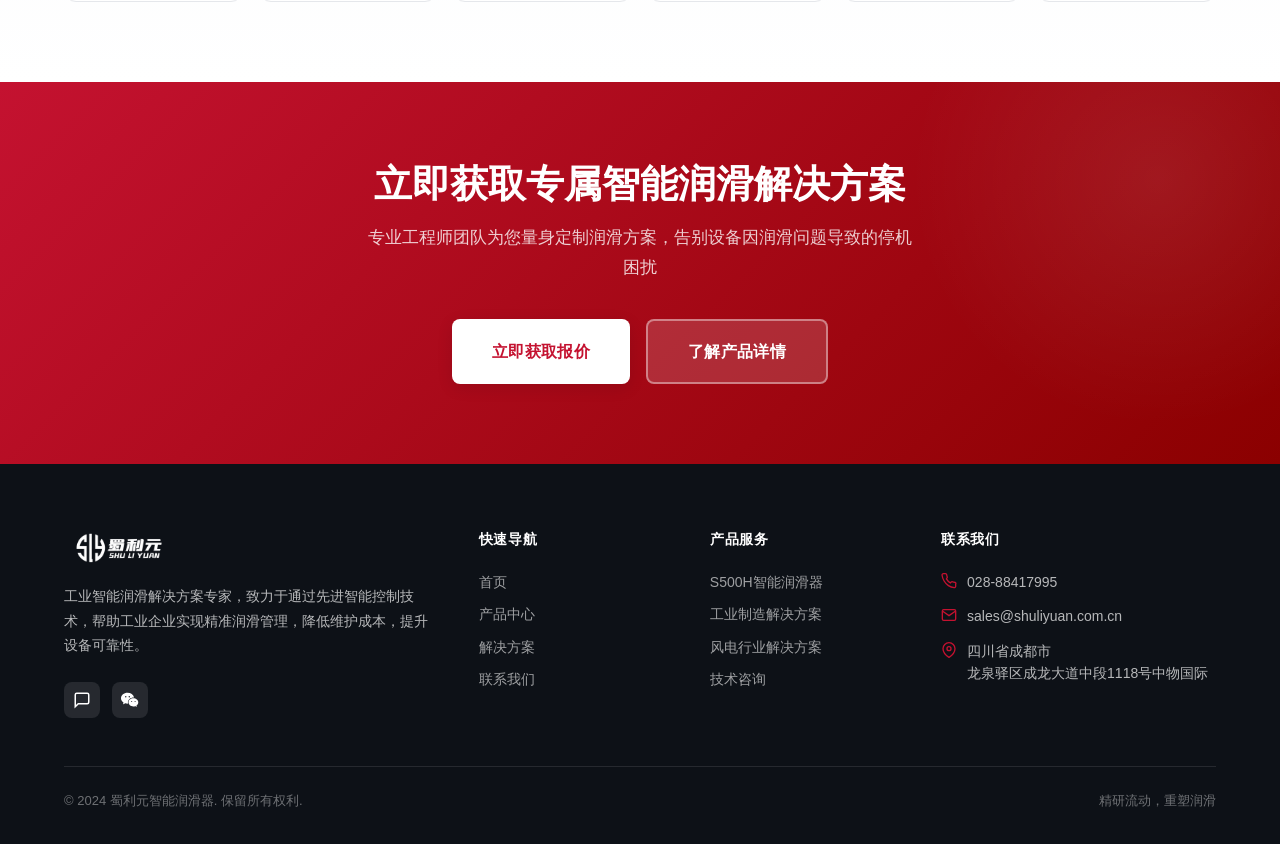
==== commit 48f25180: "revert: restore mini-program button to direct link, remove QR popup" ====
--- a/assets/css/style.css
+++ b/assets/css/style.css
@@ -1454,58 +1454,6 @@
 }
 .float-btn:hover .float-tooltip { opacity: 1; }
 
-/* 客服微信二维码弹窗 */
-.wechat-qr-modal {
-  position: fixed;
-  inset: 0;
-  z-index: 9998;
-  background: rgba(0,0,0,0.5);
-  display: flex;
-  align-items: center;
-  justify-content: center;
-  opacity: 0;
-  pointer-events: none;
-  transition: opacity 250ms;
-}
-.wechat-qr-modal.show {
-  opacity: 1;
-  pointer-events: auto;
-}
-.wechat-qr-content {
-  position: relative;
-  background: #fff;
-  border-radius: 16px;
-  padding: 32px 28px 24px;
-  text-align: center;
-  box-shadow: 0 16px 48px rgba(0,0,0,0.2);
-  max-width: 280px;
-  width: 90%;
-}
-.wechat-qr-content img {
-  width: 200px;
-  height: 200px;
-  object-fit: contain;
-  border-radius: 8px;
-  margin-bottom: 12px;
-}
-.wechat-qr-content p {
-  font-size: 14px;
-  color: #333;
-  font-weight: 600;
-  margin: 0;
-}
-.wechat-qr-close {
-  position: absolute;
-  top: 8px;
-  right: 14px;
-  font-size: 24px;
-  color: #999;
-  cursor: pointer;
-  line-height: 1;
-  transition: color 200ms;
-}
-.wechat-qr-close:hover { color: #333; }
-
 /* 滚动进度条 */
 .scroll-progress {
   position: fixed;
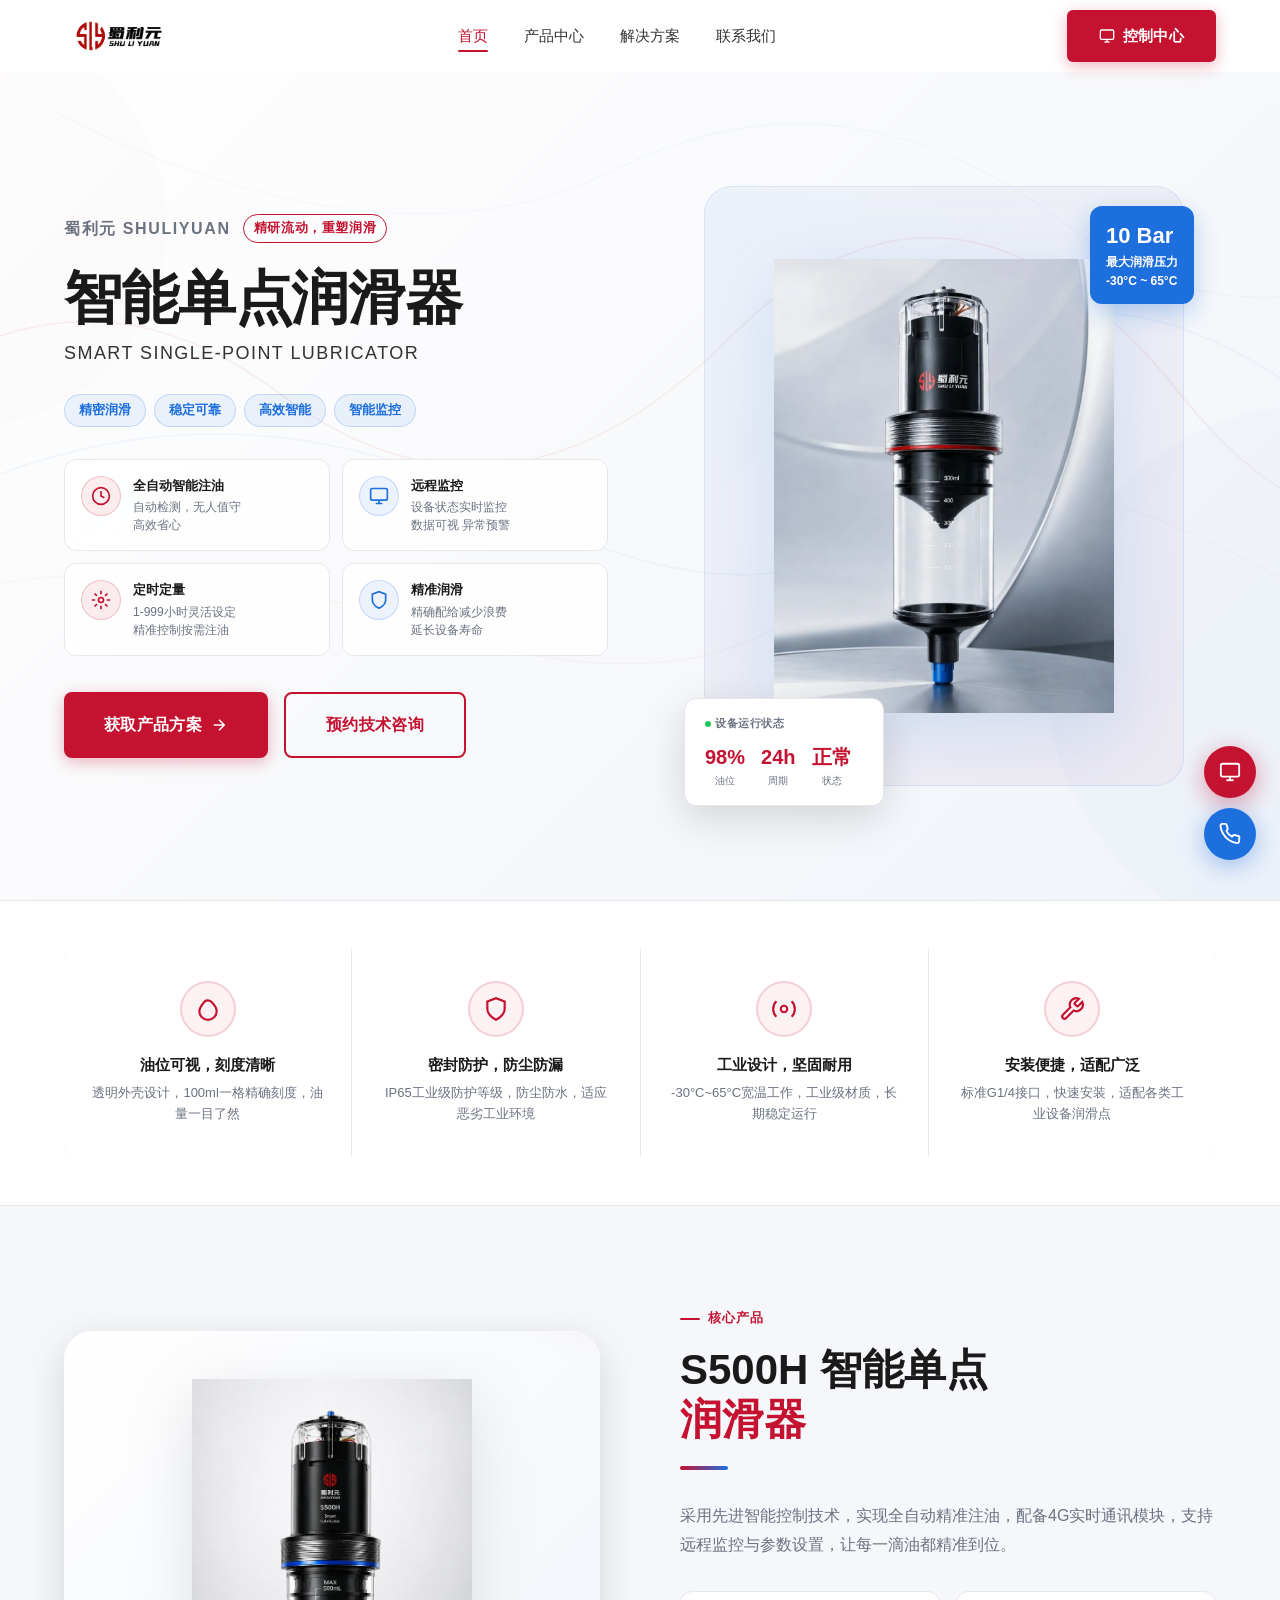
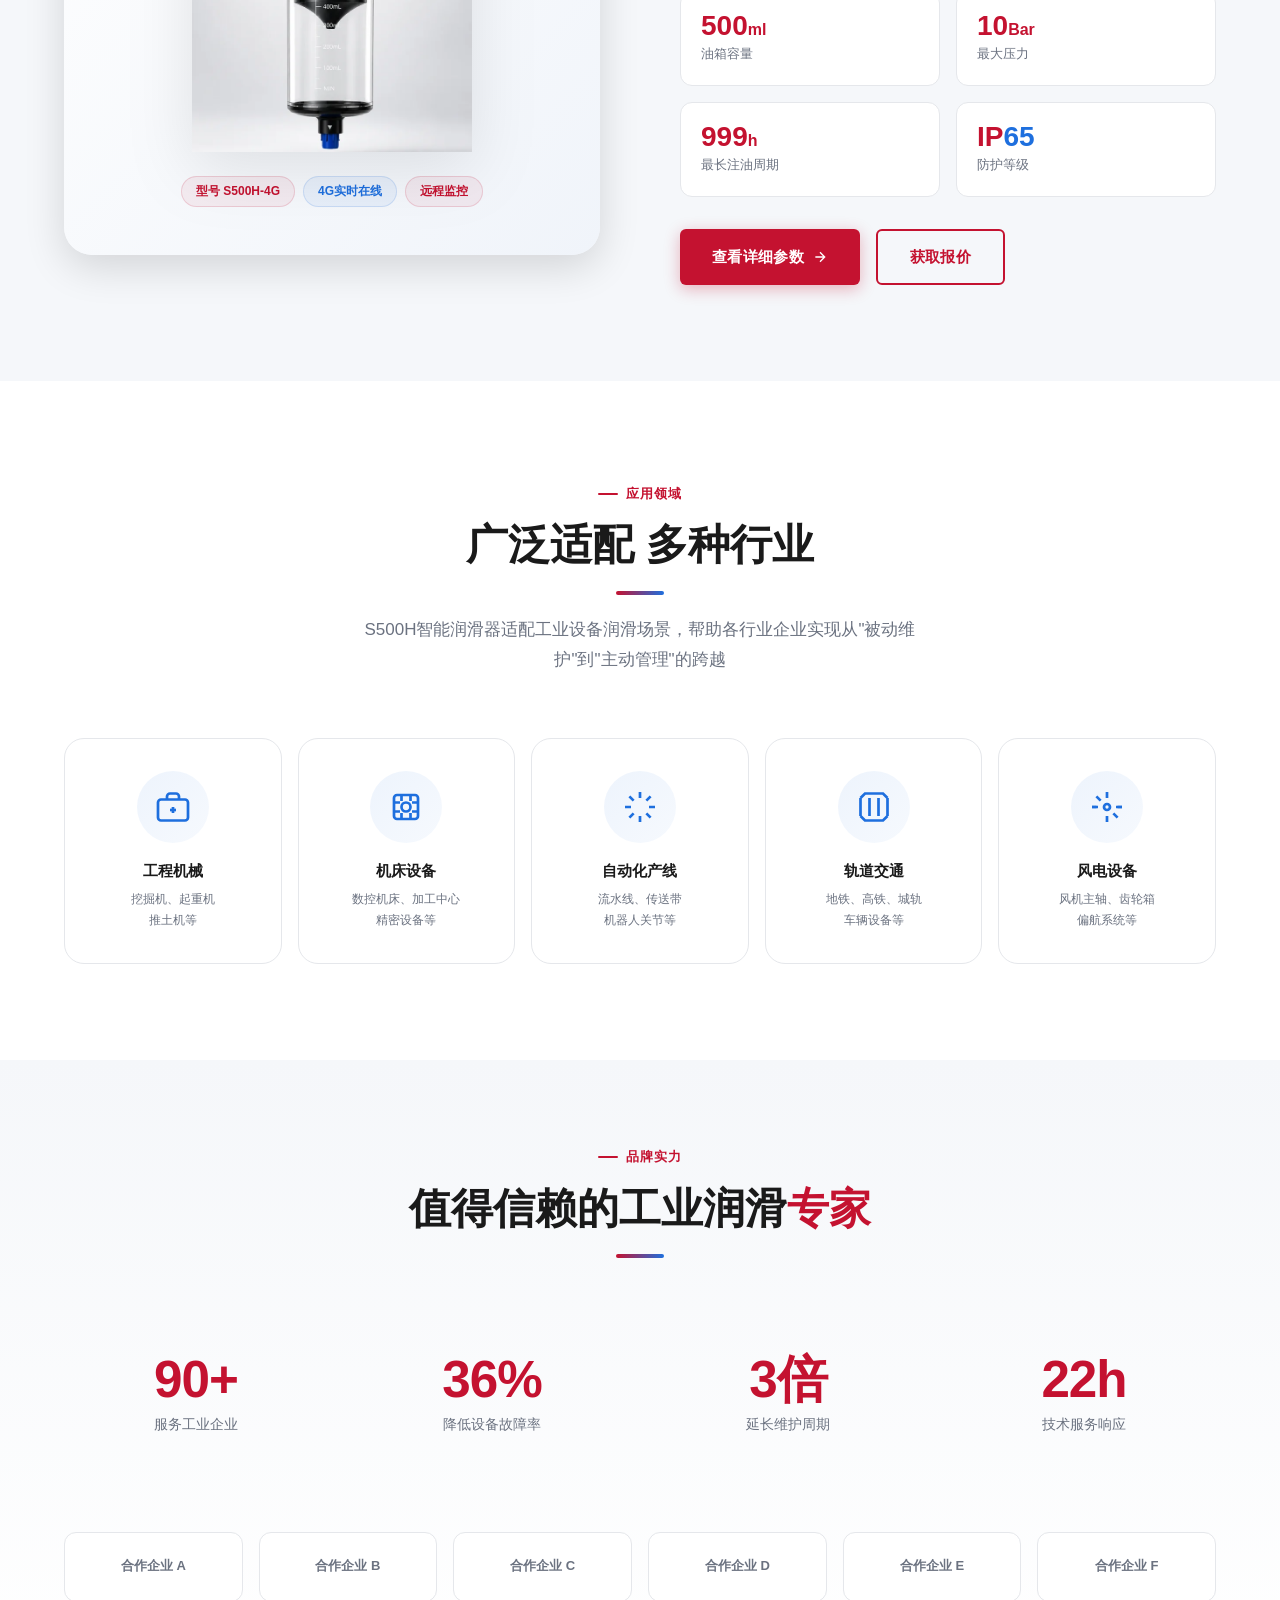
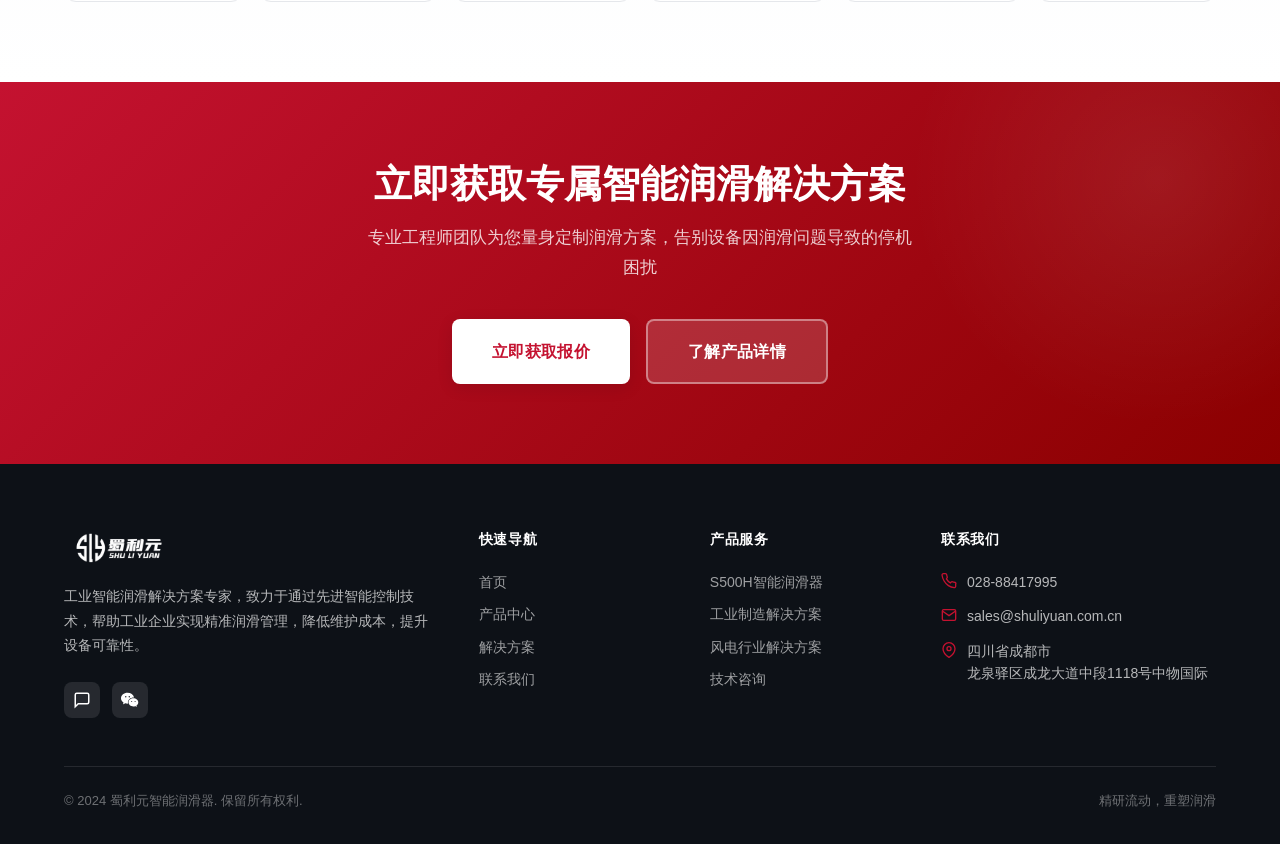
==== commit f16afe58: "remove: delete WeChat mini-program floating button from all pages" ====
--- a/index.html
+++ b/index.html
@@ -444,10 +444,6 @@
 
 <!-- 悬浮咨询按钮 -->
 <div class="float-consult">
-  <a href="weixin://dl/business/?t=EE4nB48xxDu2nht" target="_blank" class="float-btn green" title="微信小程序">
-    <svg viewBox="0 0 24 24" fill="currentColor"><path d="M8.691 2.188C3.891 2.188 0 5.476 0 9.531c0 2.212 1.17 4.203 3.002 5.55a.594.594 0 0 1 .213.665l-.39 1.48c-.019.07-.048.141-.048.214 0 .163.13.295.29.295a.326.326 0 0 0 .167-.054l1.903-1.114a.864.864 0 0 1 .717-.098 10.16 10.16 0 0 0 2.837.403c.276 0 .543-.027.811-.05a6.082 6.082 0 0 1-.281-1.816c0-3.553 3.354-6.438 7.495-6.438.256 0 .507.018.76.035C16.623 4.602 12.992 2.188 8.691 2.188zm-2.35 4.477a.97.97 0 1 1 0 1.94.97.97 0 0 1 0-1.94zm4.71 0a.97.97 0 1 1 0 1.94.97.97 0 0 1 0-1.94zM16.5 9.531c-3.604 0-6.527 2.455-6.527 5.485 0 3.031 2.923 5.486 6.527 5.486a7.84 7.84 0 0 0 2.217-.322.67.67 0 0 1 .556.076l1.476.863a.252.252 0 0 0 .13.042.227.227 0 0 0 .224-.228c0-.057-.023-.11-.038-.166l-.301-1.147a.46.46 0 0 1 .165-.516C22.338 18.083 23.028 16.636 23.028 15.016c0-3.03-2.923-5.485-6.528-5.485zm-2.287 3.729a.75.75 0 1 1 0 1.5.75.75 0 0 1 0-1.5zm4.573 0a.75.75 0 1 1 0 1.5.75.75 0 0 1 0-1.5z"/></svg>
-    <span class="float-tooltip">微信小程序</span>
-  </a>
   <a href="http://shuliyuan.com.cn/" target="_blank" class="float-btn" title="控制中心">
     <svg viewBox="0 0 24 24" fill="none" stroke="currentColor" stroke-width="2"><rect x="2" y="3" width="20" height="14" rx="2"/><line x1="8" y1="21" x2="16" y2="21"/><line x1="12" y1="17" x2="12" y2="21"/></svg>
     <span class="float-tooltip">控制中心</span>
--- a/assets/css/style.css
+++ b/assets/css/style.css
@@ -1435,8 +1435,6 @@
 }
 .float-btn.blue { background: var(--brand-blue); box-shadow: 0 6px 24px rgba(30,111,222,0.4); }
 .float-btn.blue:hover { box-shadow: 0 8px 32px rgba(30,111,222,0.5); }
-.float-btn.green { background: #07C160; box-shadow: 0 6px 24px rgba(7,193,96,0.4); }
-.float-btn.green:hover { box-shadow: 0 8px 32px rgba(7,193,96,0.5); }
 .float-btn svg { width: 22px; height: 22px; }
 .float-tooltip {
   position: absolute;
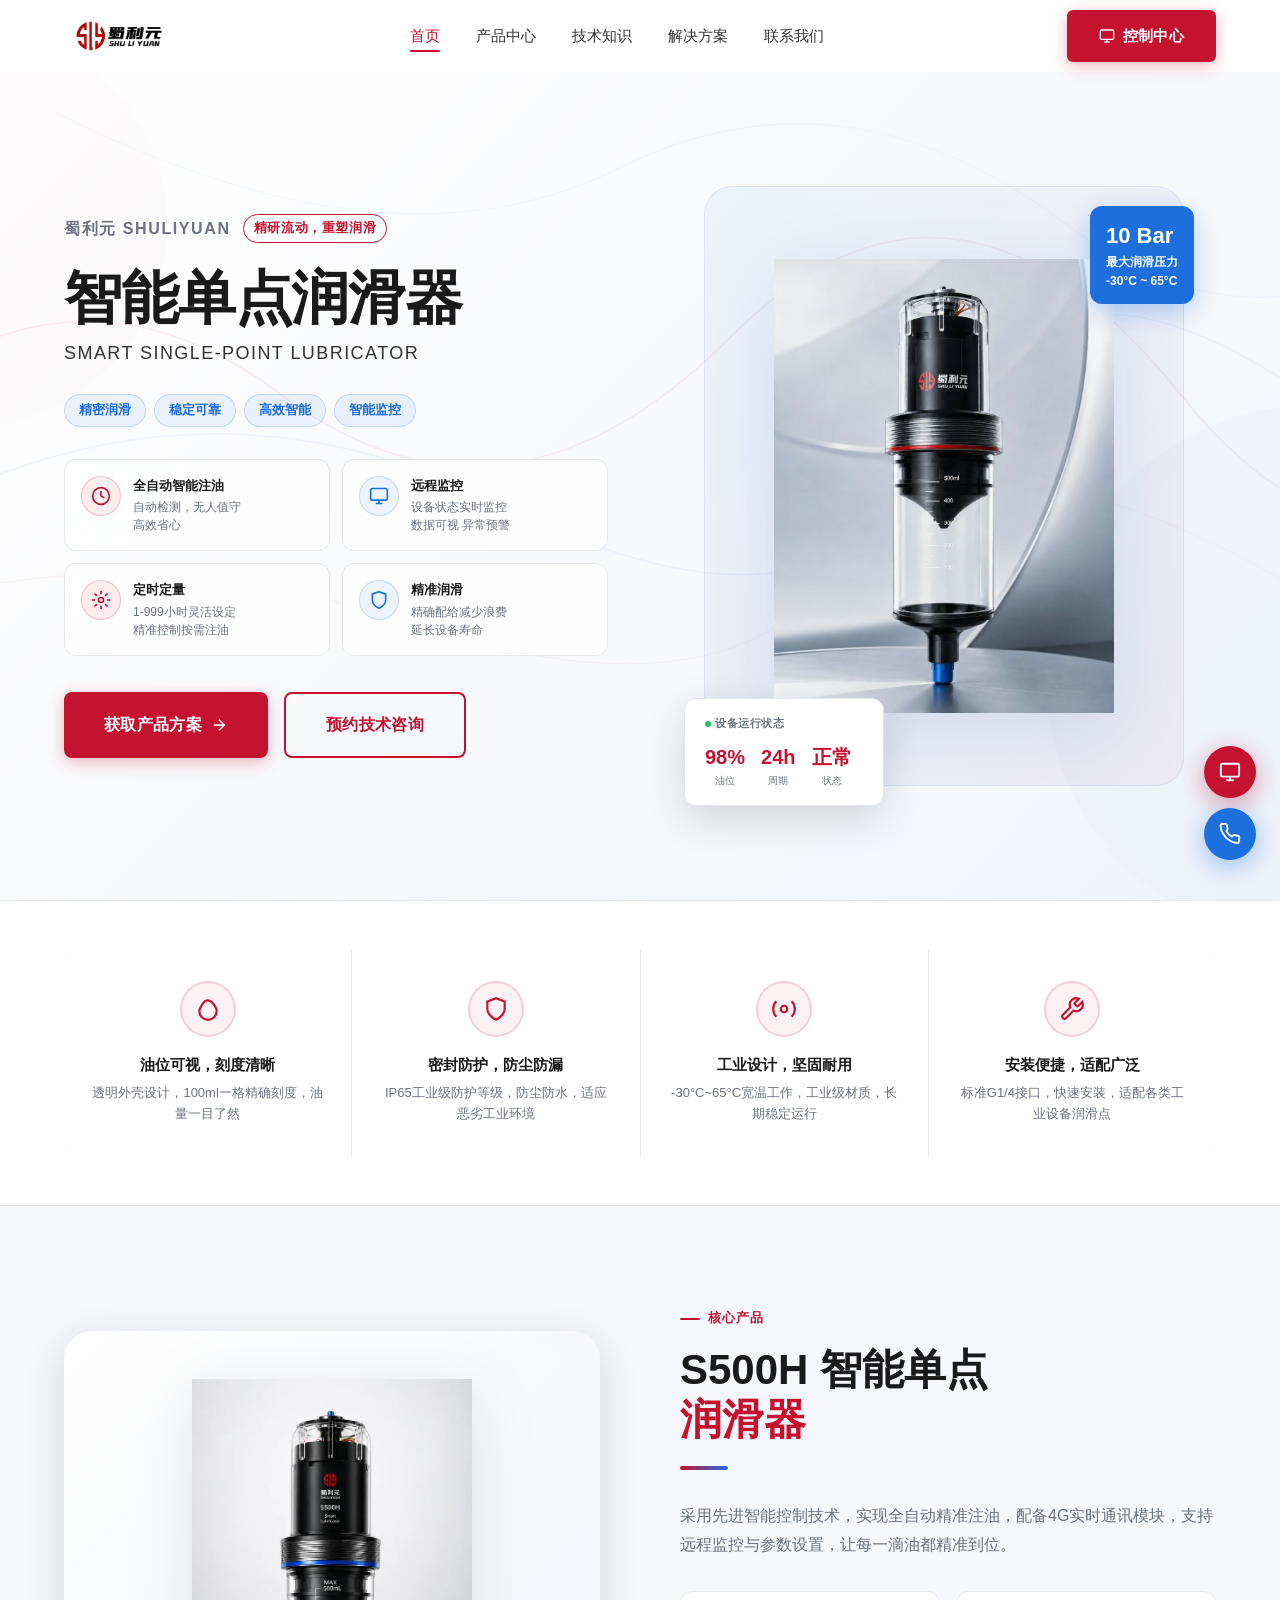
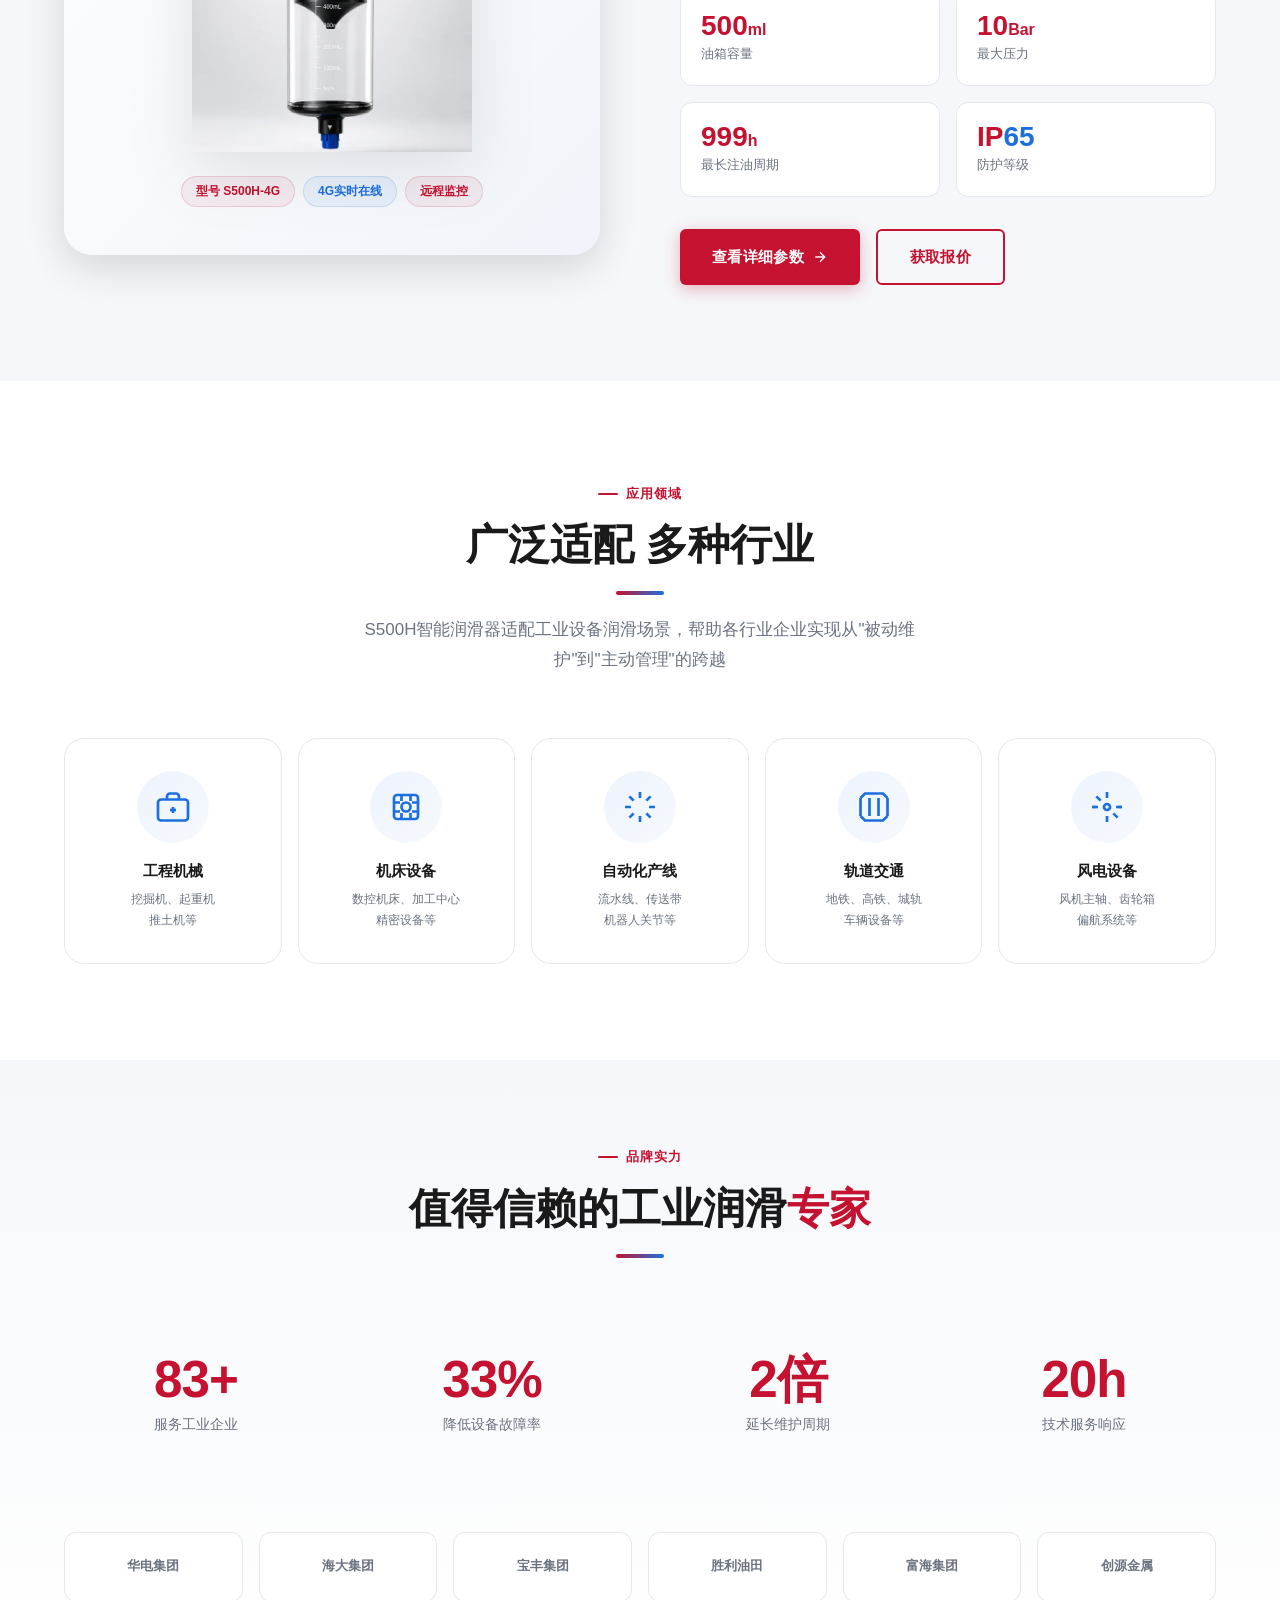
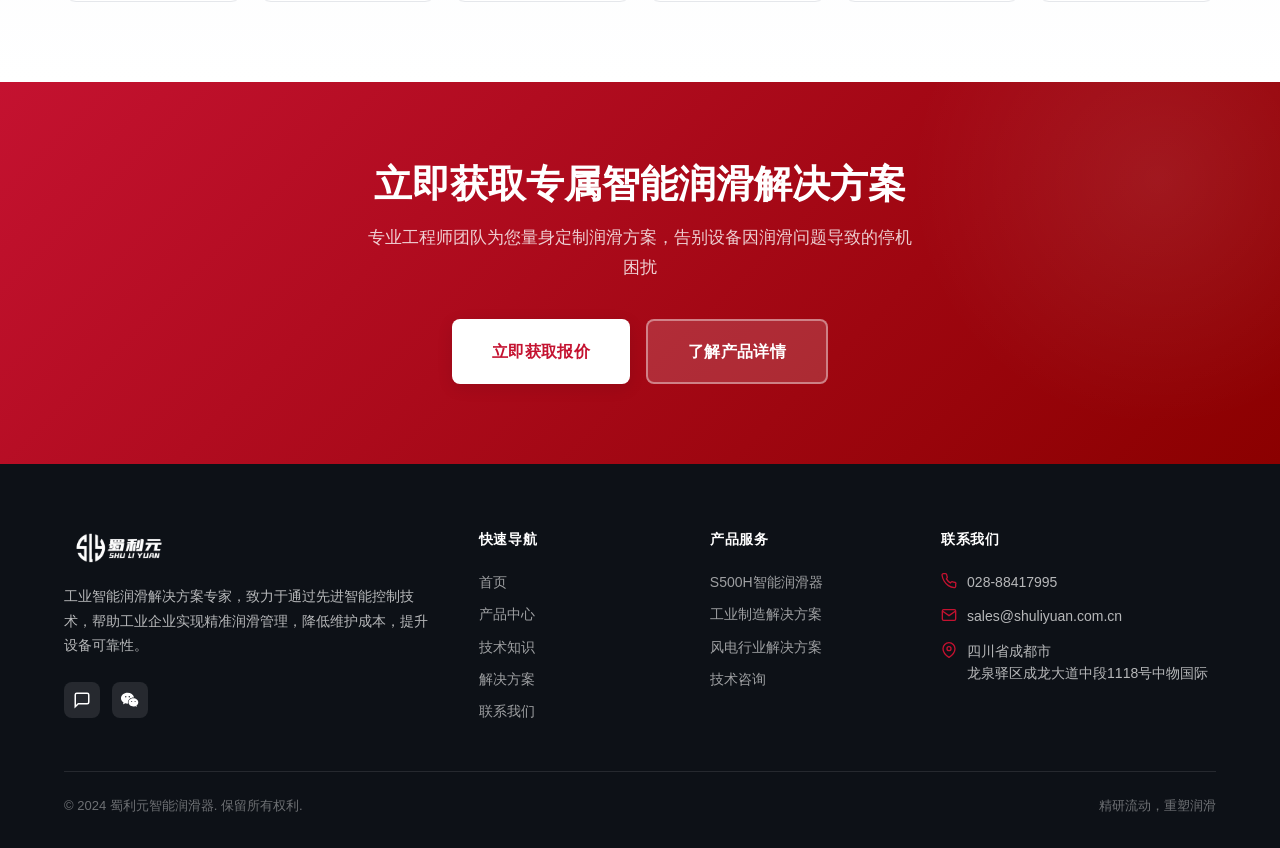
==== commit 0820016f: "更新联系我们页面经销商数据、首页合作企业及产品页板块调整" ====
--- a/index.html
+++ b/index.html
@@ -24,6 +24,7 @@
     <nav class="navbar-nav">
       <a href="index.html" class="nav-link">首页</a>
       <a href="products.html" class="nav-link">产品中心</a>
+      <a href="knowledge.html" class="nav-link">技术知识</a>
       <a href="solutions.html" class="nav-link">解决方案</a>
       <a href="contact.html" class="nav-link">联系我们</a>
     </nav>
@@ -45,6 +46,7 @@
 <div class="mobile-menu" id="mobileMenu">
   <a href="index.html" class="nav-link">首页</a>
   <a href="products.html" class="nav-link">产品中心</a>
+  <a href="knowledge.html" class="nav-link">技术知识</a>
   <a href="solutions.html" class="nav-link">解决方案</a>
   <a href="contact.html" class="nav-link">联系我们</a>
   <a href="http://shuliyuan.com.cn/" target="_blank" class="btn btn-primary">控制中心</a>
@@ -353,12 +355,12 @@
     </div>
 
     <div class="partner-logos fade-up">
-      <div class="partner-logo-box">合作企业 A</div>
-      <div class="partner-logo-box">合作企业 B</div>
-      <div class="partner-logo-box">合作企业 C</div>
-      <div class="partner-logo-box">合作企业 D</div>
-      <div class="partner-logo-box">合作企业 E</div>
-      <div class="partner-logo-box">合作企业 F</div>
+      <div class="partner-logo-box">华电集团</div>
+      <div class="partner-logo-box">海大集团</div>
+      <div class="partner-logo-box">宝丰集团</div>
+      <div class="partner-logo-box">胜利油田</div>
+      <div class="partner-logo-box">富海集团</div>
+      <div class="partner-logo-box">创源金属</div>
     </div>
   </div>
 </section>
@@ -401,6 +403,7 @@
         <div class="footer-links">
           <a href="index.html">首页</a>
           <a href="products.html">产品中心</a>
+          <a href="knowledge.html">技术知识</a>
           <a href="solutions.html">解决方案</a>
           <a href="contact.html">联系我们</a>
         </div>
